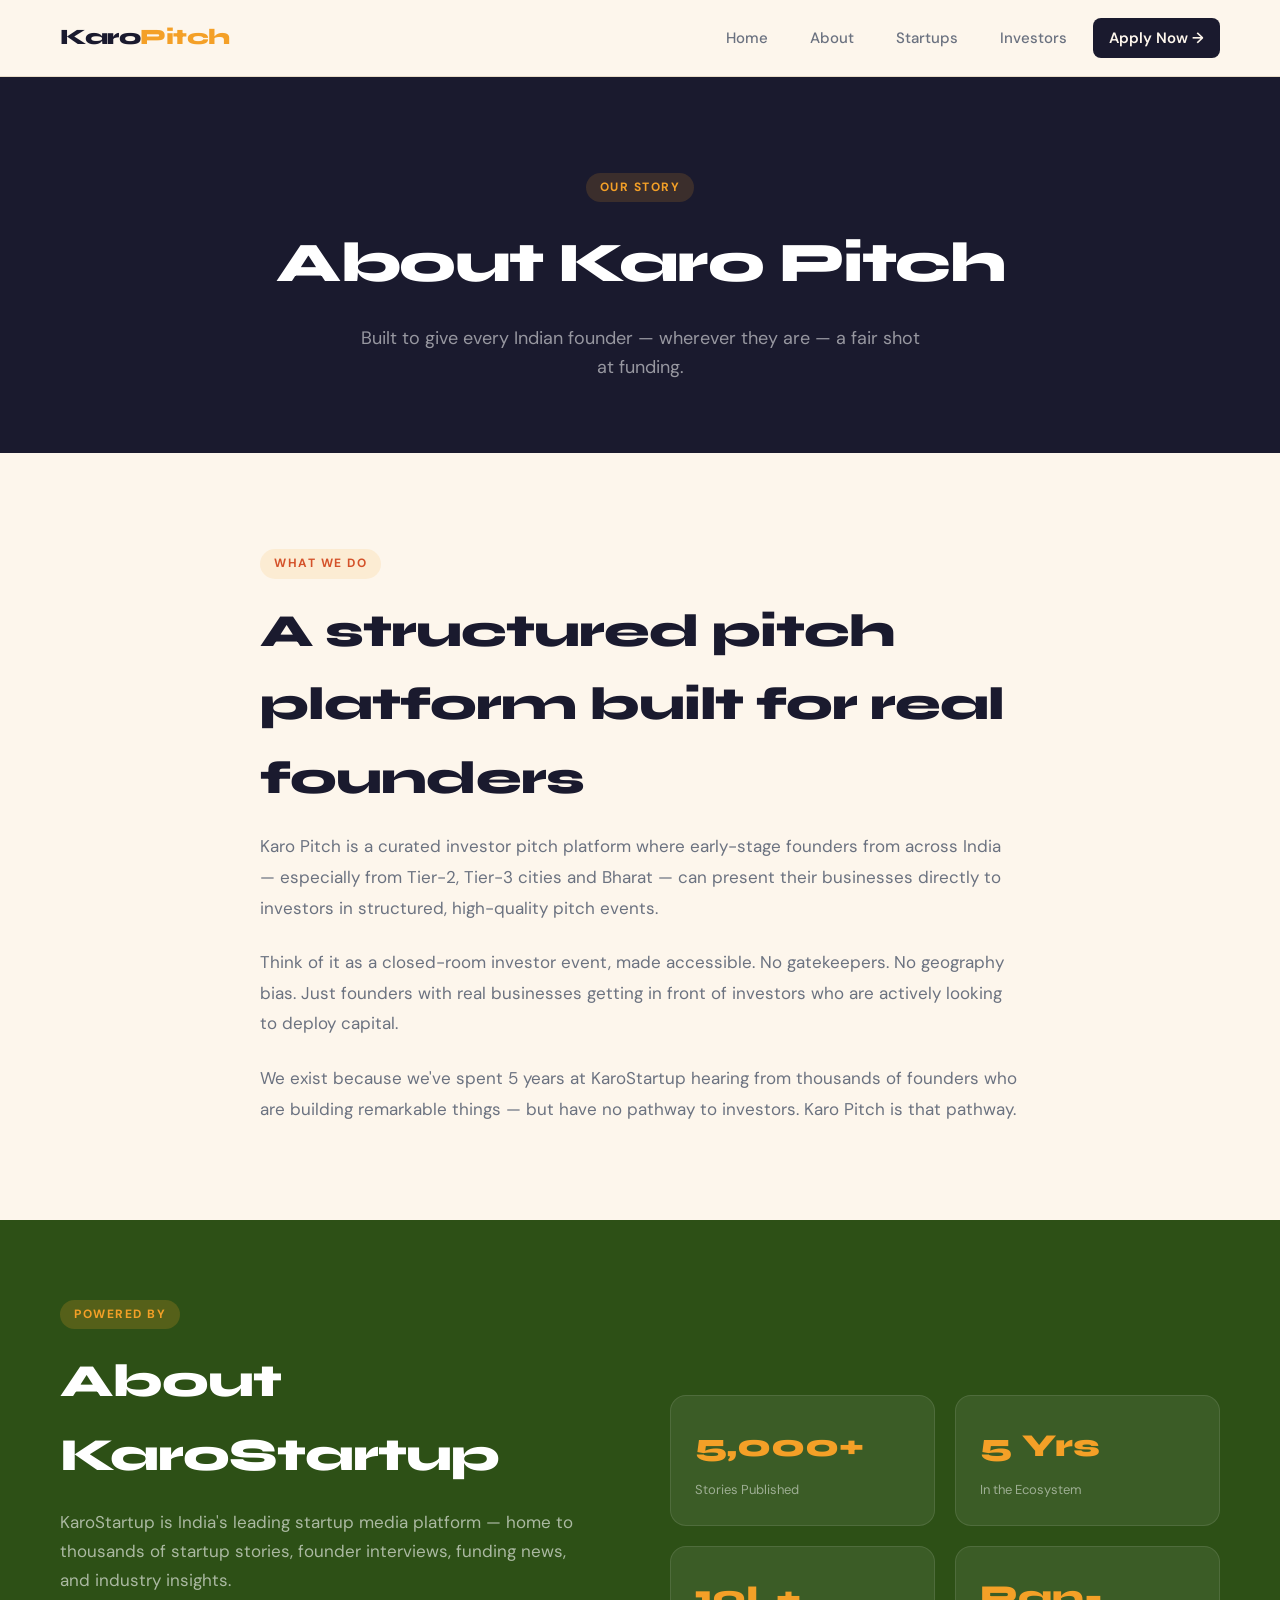
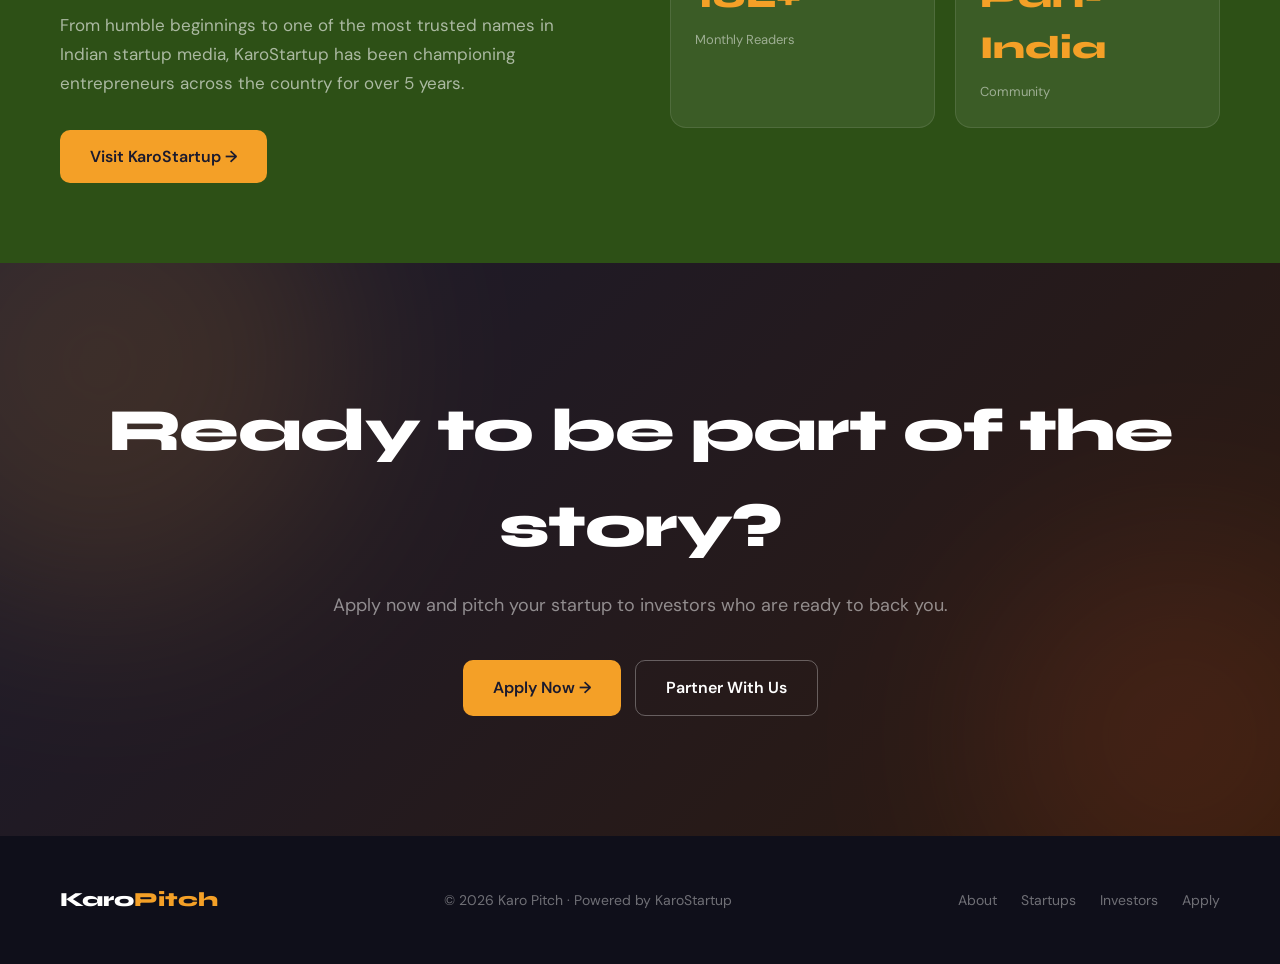
==== about.html @ e6db5903 "basic website demo" ====
<!DOCTYPE html>
<html lang="en">
<head>
<meta charset="UTF-8">
<meta name="viewport" content="width=device-width, initial-scale=1.0">
<title>About – Karo Pitch</title>
<link rel="stylesheet" href="style.css">
</head>
<body>

<header>
  <a href="index.html" class="logo">Karo<span>Pitch</span></a>
  <nav>
    <a href="index.html">Home</a>
    <a href="about.html">About</a>
    <a href="startups.html">Startups</a>
    <a href="investors.html">Investors</a>
    <a href="apply.html" class="cta-nav">Apply Now →</a>
  </nav>
</header>

<div class="page-hero">
  <span class="section-label" style="background:rgba(244,160,39,0.15);color:var(--saffron);margin-bottom:16px;display:inline-block;">Our Story</span>
  <h1>About Karo Pitch</h1>
  <p>Built to give every Indian founder — wherever they are — a fair shot at funding.</p>
</div>

<section class="section">
  <div style="max-width:760px;margin:0 auto;">
    <span class="section-label">What We Do</span>
    <h2 class="section-title">A structured pitch platform built for real founders</h2>
    <p style="font-size:17px;color:var(--muted);line-height:1.8;margin-bottom:24px;">
      Karo Pitch is a curated investor pitch platform where early-stage founders from across India — especially from Tier-2, Tier-3 cities and Bharat — can present their businesses directly to investors in structured, high-quality pitch events.
    </p>
    <p style="font-size:17px;color:var(--muted);line-height:1.8;margin-bottom:24px;">
      Think of it as a closed-room investor event, made accessible. No gatekeepers. No geography bias. Just founders with real businesses getting in front of investors who are actively looking to deploy capital.
    </p>
    <p style="font-size:17px;color:var(--muted);line-height:1.8;">
      We exist because we've spent 5 years at KaroStartup hearing from thousands of founders who are building remarkable things — but have no pathway to investors. Karo Pitch is that pathway.
    </p>
  </div>
</section>

<div class="ks-strip">
  <div class="ks-inner">
    <div>
      <span class="section-label" style="background:rgba(244,160,39,0.2);color:var(--saffron);">Powered By</span>
      <h2 class="section-title">About KaroStartup</h2>
      <p class="section-sub">KaroStartup is India's leading startup media platform — home to thousands of startup stories, founder interviews, funding news, and industry insights.</p>
      <p class="section-sub" style="margin-top:16px;">From humble beginnings to one of the most trusted names in Indian startup media, KaroStartup has been championing entrepreneurs across the country for over 5 years.</p>
      <div style="margin-top:32px;">
        <a href="https://www.karostartup.com" target="_blank" rel="noopener" class="btn btn-primary">Visit KaroStartup →</a>
      </div>
    </div>
    <div class="ks-stats">
      <div class="ks-stat"><span class="ks-stat-num">5,000+</span><span class="ks-stat-label">Stories Published</span></div>
      <div class="ks-stat"><span class="ks-stat-num">5 Yrs</span><span class="ks-stat-label">In the Ecosystem</span></div>
      <div class="ks-stat"><span class="ks-stat-num">10L+</span><span class="ks-stat-label">Monthly Readers</span></div>
      <div class="ks-stat"><span class="ks-stat-num">Pan-India</span><span class="ks-stat-label">Community</span></div>
    </div>
  </div>
</div>

<section class="cta">
  <div class="cta-blob cta-blob1"></div>
  <div class="cta-blob cta-blob2"></div>
  <h2>Ready to be part of the story?</h2>
  <p>Apply now and pitch your startup to investors who are ready to back you.</p>
  <div class="cta-btns">
    <a href="apply.html" class="btn btn-primary">Apply Now →</a>
    <a href="investors.html" class="btn btn-secondary">Partner With Us</a>
  </div>
</section>

<footer>
  <a href="index.html" class="footer-logo">Karo<span>Pitch</span></a>
  <p>© 2026 Karo Pitch · Powered by KaroStartup</p>
  <div class="footer-links">
    <a href="about.html">About</a>
    <a href="startups.html">Startups</a>
    <a href="investors.html">Investors</a>
    <a href="apply.html">Apply</a>
  </div>
</footer>

</body>
</html>
---- style.css ----
@import url('https://fonts.googleapis.com/css2?family=Syne:wght@400;600;700;800&family=DM+Sans:ital,wght@0,300;0,400;0,500;1,300&display=swap');

*{margin:0;padding:0;box-sizing:border-box;}

:root{
  --ink:#1a1a2e;
  --cream:#fdf6ec;
  --saffron:#f4a027;
  --rust:#d4522a;
  --forest:#2d5016;
  --muted:#6b7280;
  --border:#e8dcc8;
  --card:#fff9f0;
}

body{
  background:var(--cream);
  color:var(--ink);
  font-family:'DM Sans',sans-serif;
  line-height:1.6;
  overflow-x:hidden;
}

/* ── HEADER ── */
header{
  background:rgba(253,246,236,0.92);
  backdrop-filter:blur(12px);
  padding:18px 60px;
  display:flex;
  justify-content:space-between;
  align-items:center;
  position:sticky;
  top:0;
  z-index:100;
  border-bottom:1px solid var(--border);
}

.logo{
  font-family:'Syne',sans-serif;
  font-size:22px;
  font-weight:800;
  color:var(--ink);
  text-decoration:none;
  letter-spacing:-0.5px;
}

.logo span{color:var(--saffron);}

nav{display:flex;align-items:center;gap:10px;}

nav a{
  text-decoration:none;
  color:var(--muted);
  font-size:15px;
  font-weight:500;
  padding:8px 16px;
  border-radius:8px;
  transition:all 0.2s;
}

nav a:hover{color:var(--ink);background:var(--border);}
nav a.cta-nav{background:var(--ink);color:var(--cream)!important;font-weight:600;}
nav a.cta-nav:hover{background:var(--rust);transform:translateY(-1px);}

/* ── HERO ── */
.hero{
  min-height:92vh;
  display:flex;
  flex-direction:column;
  align-items:center;
  justify-content:center;
  text-align:center;
  padding:80px 40px;
  position:relative;
  background:var(--ink);
  overflow:hidden;
}

.hero-bg-grid{
  position:absolute;inset:0;
  background-image:
    linear-gradient(rgba(244,160,39,0.07) 1px, transparent 1px),
    linear-gradient(90deg, rgba(244,160,39,0.07) 1px, transparent 1px);
  background-size:60px 60px;
}

.hero-blob{
  position:absolute;
  border-radius:50%;
  filter:blur(80px);
  opacity:0.18;
}
.blob1{width:500px;height:500px;background:var(--saffron);top:-100px;right:-100px;}
.blob2{width:400px;height:400px;background:var(--rust);bottom:-80px;left:-80px;}

.hero-badge{
  display:inline-flex;align-items:center;gap:8px;
  background:rgba(244,160,39,0.15);
  border:1px solid rgba(244,160,39,0.3);
  color:var(--saffron);
  padding:6px 16px;
  border-radius:100px;
  font-size:13px;
  font-weight:600;
  letter-spacing:0.5px;
  text-transform:uppercase;
  margin-bottom:28px;
  position:relative;z-index:1;
  animation:fadeDown 0.6s ease both;
}

.badge-dot{
  width:7px;height:7px;background:var(--saffron);
  border-radius:50%;animation:pulse 1.5s infinite;
}

@keyframes pulse{0%,100%{opacity:1;transform:scale(1);}50%{opacity:0.5;transform:scale(1.3);}}
@keyframes fadeDown{from{opacity:0;transform:translateY(-20px);}to{opacity:1;transform:translateY(0);}}
@keyframes fadeUp{from{opacity:0;transform:translateY(30px);}to{opacity:1;transform:translateY(0);}}

.hero h1{
  font-family:'Syne',sans-serif;
  font-size:clamp(40px,6vw,80px);
  font-weight:800;
  color:#ffffff;
  line-height:1.08;
  letter-spacing:-2px;
  max-width:800px;
  margin-bottom:24px;
  position:relative;z-index:1;
  animation:fadeUp 0.7s 0.2s ease both;
}

.hero h1 em{
  font-style:normal;
  background:linear-gradient(135deg,var(--saffron),var(--rust));
  -webkit-background-clip:text;
  -webkit-text-fill-color:transparent;
  background-clip:text;
}

.hero-sub{
  font-size:18px;
  color:rgba(255,255,255,0.65);
  max-width:560px;
  margin:0 auto 48px;
  line-height:1.7;
  position:relative;z-index:1;
  animation:fadeUp 0.7s 0.35s ease both;
}

.hero-btns{
  display:flex;gap:14px;flex-wrap:wrap;justify-content:center;
  position:relative;z-index:1;
  animation:fadeUp 0.7s 0.5s ease both;
}

.hero-stats{
  display:flex;gap:48px;margin-top:72px;
  position:relative;z-index:1;
  animation:fadeUp 0.7s 0.65s ease both;
  padding-top:40px;
  border-top:1px solid rgba(255,255,255,0.1);
}

.stat{text-align:center;}
.stat-num{
  font-family:'Syne',sans-serif;
  font-size:32px;font-weight:800;
  color:#fff;display:block;
}
.stat-label{font-size:13px;color:rgba(255,255,255,0.45);text-transform:uppercase;letter-spacing:0.5px;}

/* ── BUTTONS ── */
.btn{
  padding:14px 30px;
  border-radius:10px;
  font-size:16px;font-weight:600;
  cursor:pointer;border:none;
  text-decoration:none;
  display:inline-flex;align-items:center;gap:8px;
  transition:all 0.25s ease;
  font-family:'DM Sans',sans-serif;
}

.btn-primary{background:var(--saffron);color:var(--ink);}
.btn-primary:hover{background:#e8920e;transform:translateY(-2px);box-shadow:0 8px 24px rgba(244,160,39,0.4);}

.btn-secondary{background:transparent;color:#fff;border:1.5px solid rgba(255,255,255,0.3);}
.btn-secondary:hover{border-color:#fff;background:rgba(255,255,255,0.06);transform:translateY(-2px);}

.btn-dark{background:var(--ink);color:var(--cream);}
.btn-dark:hover{background:var(--rust);transform:translateY(-2px);}

.btn-outline{background:transparent;color:var(--ink);border:1.5px solid var(--ink);}
.btn-outline:hover{background:var(--ink);color:var(--cream);}

/* ── SECTION ── */
.section{padding:96px 60px;max-width:1200px;margin:0 auto;}
.section-label{
  display:inline-block;
  background:rgba(244,160,39,0.12);
  color:var(--rust);
  font-size:12px;font-weight:700;
  letter-spacing:1.5px;text-transform:uppercase;
  padding:5px 14px;border-radius:100px;
  margin-bottom:16px;
}
.section-title{
  font-family:'Syne',sans-serif;
  font-size:clamp(28px,4vw,46px);
  font-weight:800;color:var(--ink);
  letter-spacing:-1px;margin-bottom:16px;
}
.section-sub{
  font-size:17px;color:var(--muted);
  max-width:520px;line-height:1.7;
}

.text-center{text-align:center;}
.text-center .section-sub{margin:0 auto 60px;}

/* ── ABOUT STRIP ── */
.about-strip{
  display:grid;grid-template-columns:1fr 1fr;gap:80px;
  align-items:center;padding:96px 60px;
  max-width:1200px;margin:0 auto;
}

.about-visual{
  background:linear-gradient(135deg,var(--forest),#1a3009);
  border-radius:24px;
  padding:48px;color:#fff;
  position:relative;overflow:hidden;
}

.about-visual::before{
  content:'';position:absolute;
  width:200px;height:200px;
  background:rgba(244,160,39,0.15);
  border-radius:50%;top:-60px;right:-60px;
}

.about-visual h3{font-family:'Syne',sans-serif;font-size:24px;font-weight:700;margin-bottom:12px;}
.about-visual p{opacity:0.75;line-height:1.7;}

.about-pillars{display:flex;flex-direction:column;gap:20px;margin-top:32px;}

.pillar{
  background:rgba(255,255,255,0.08);
  border-radius:12px;padding:16px 20px;
  display:flex;gap:14px;align-items:flex-start;
}
.pillar-icon{font-size:20px;flex-shrink:0;}
.pillar h4{font-size:15px;font-weight:600;margin-bottom:4px;}
.pillar p{font-size:13px;opacity:0.65;}

/* ── HOW IT WORKS ── */
.steps-wrap{background:var(--ink);padding:96px 60px;}
.steps-inner{max-width:1200px;margin:0 auto;}
.steps-inner .section-title{color:#fff;}
.steps-inner .section-sub{color:rgba(255,255,255,0.5);}

.steps{
  display:grid;grid-template-columns:repeat(4,1fr);
  gap:0;margin-top:60px;position:relative;
}

.steps::before{
  content:'';position:absolute;
  top:36px;left:calc(12.5% + 36px);
  right:calc(12.5% + 36px);
  height:2px;
  background:linear-gradient(90deg,var(--saffron),var(--rust));
}

.step{text-align:center;padding:0 20px;position:relative;}

.step-num{
  width:72px;height:72px;
  border-radius:50%;
  background:linear-gradient(135deg,var(--saffron),var(--rust));
  color:#fff;font-family:'Syne',sans-serif;
  font-size:24px;font-weight:800;
  display:flex;align-items:center;justify-content:center;
  margin:0 auto 24px;
  position:relative;z-index:1;
  box-shadow:0 0 0 8px rgba(244,160,39,0.1);
}

.step h3{font-family:'Syne',sans-serif;font-size:18px;font-weight:700;color:#fff;margin-bottom:10px;}
.step p{font-size:14px;color:rgba(255,255,255,0.5);line-height:1.6;}

/* ── CATEGORIES ── */
.categories-grid{
  display:grid;
  grid-template-columns:repeat(3,1fr);
  gap:16px;margin-top:60px;
}

.category-card{
  background:var(--card);
  border:1.5px solid var(--border);
  border-radius:16px;padding:28px;
  transition:all 0.25s;
  display:flex;gap:16px;align-items:flex-start;
  cursor:default;
}

.category-card:hover{
  border-color:var(--saffron);
  transform:translateY(-4px);
  box-shadow:0 12px 32px rgba(244,160,39,0.12);
}

.cat-icon{
  font-size:28px;flex-shrink:0;
  width:52px;height:52px;background:rgba(244,160,39,0.1);
  border-radius:12px;display:flex;align-items:center;justify-content:center;
}

.category-card h4{font-family:'Syne',sans-serif;font-size:17px;font-weight:700;color:var(--ink);margin-bottom:6px;}
.category-card p{font-size:14px;color:var(--muted);line-height:1.5;}

/* ── INVESTORS ── */
.investors-wrap{
  background:linear-gradient(135deg,#fdf0e0,#fdf6ec);
  border-top:1px solid var(--border);
  border-bottom:1px solid var(--border);
  padding:96px 60px;
}

.investors-inner{max-width:1200px;margin:0 auto;}

.investor-cards{
  display:grid;grid-template-columns:repeat(3,1fr);
  gap:24px;margin-top:60px;
}

.inv-card{
  background:#fff;
  border:1.5px solid var(--border);
  border-radius:20px;padding:36px 28px;
  text-align:center;
  transition:all 0.25s;
}

.inv-card:hover{border-color:var(--rust);transform:translateY(-4px);box-shadow:0 16px 40px rgba(212,82,42,0.1);}

.inv-icon{
  font-size:32px;margin-bottom:16px;
  display:block;
}
.inv-card h3{font-family:'Syne',sans-serif;font-size:20px;font-weight:700;margin-bottom:10px;color:var(--ink);}
.inv-card p{font-size:15px;color:var(--muted);line-height:1.6;}

/* ── STARTUP GRID ── */
.startup-grid{
  display:grid;
  grid-template-columns:repeat(3,1fr);
  gap:24px;margin-top:60px;
}

.startup-card{
  background:#fff;
  border:1.5px solid var(--border);
  border-radius:20px;padding:28px;
  transition:all 0.25s;
  position:relative;overflow:hidden;
}

.startup-card::before{
  content:'';position:absolute;
  top:0;left:0;right:0;height:4px;
  background:linear-gradient(90deg,var(--saffron),var(--rust));
  transform:scaleX(0);transform-origin:left;
  transition:transform 0.3s;
}

.startup-card:hover::before{transform:scaleX(1);}
.startup-card:hover{transform:translateY(-4px);box-shadow:0 16px 40px rgba(0,0,0,0.08);}

.startup-tag{
  display:inline-block;
  background:rgba(244,160,39,0.1);
  color:var(--rust);
  font-size:11px;font-weight:700;
  letter-spacing:1px;text-transform:uppercase;
  padding:4px 10px;border-radius:6px;
  margin-bottom:14px;
}

.startup-card h4{font-family:'Syne',sans-serif;font-size:18px;font-weight:700;color:var(--ink);margin-bottom:10px;}
.startup-card p{font-size:14px;color:var(--muted);line-height:1.6;}

.startup-footer{
  margin-top:18px;padding-top:18px;
  border-top:1px solid var(--border);
  display:flex;justify-content:space-between;align-items:center;
}

.startup-stage{font-size:12px;color:var(--muted);}
.startup-raise{font-size:13px;font-weight:700;color:var(--forest);}

/* ── KAROSTARTUP SECTION ── */
.ks-strip{
  background:var(--forest);
  padding:80px 60px;
}

.ks-inner{
  max-width:1200px;margin:0 auto;
  display:grid;grid-template-columns:1fr 1fr;gap:60px;align-items:center;
}

.ks-inner .section-title{color:#fff;}
.ks-inner .section-sub{color:rgba(255,255,255,0.6);}

.ks-stats{
  display:grid;grid-template-columns:1fr 1fr;gap:20px;margin-top:40px;
}

.ks-stat{
  background:rgba(255,255,255,0.07);
  border-radius:16px;padding:24px;
  border:1px solid rgba(255,255,255,0.1);
}

.ks-stat-num{
  font-family:'Syne',sans-serif;
  font-size:32px;font-weight:800;
  color:var(--saffron);display:block;margin-bottom:4px;
}
.ks-stat-label{font-size:13px;color:rgba(255,255,255,0.5);}

/* ── CTA ── */
.cta{
  background:linear-gradient(135deg,var(--ink) 0%,#2d1a0e 100%);
  padding:120px 60px;text-align:center;
  position:relative;overflow:hidden;
}

.cta-blob{
  position:absolute;border-radius:50%;filter:blur(100px);opacity:0.15;
}
.cta-blob1{width:500px;height:500px;background:var(--saffron);top:-150px;left:-150px;}
.cta-blob2{width:400px;height:400px;background:var(--rust);bottom:-100px;right:-100px;}

.cta h2{
  font-family:'Syne',sans-serif;
  font-size:clamp(32px,5vw,60px);
  font-weight:800;color:#fff;
  letter-spacing:-1.5px;margin-bottom:16px;
  position:relative;z-index:1;
}

.cta p{font-size:18px;color:rgba(255,255,255,0.5);margin-bottom:40px;position:relative;z-index:1;}
.cta-btns{display:flex;gap:14px;justify-content:center;position:relative;z-index:1;}

/* ── FOOTER ── */
footer{
  background:#0f0f1a;
  color:rgba(255,255,255,0.4);
  padding:48px 60px;
  display:flex;justify-content:space-between;align-items:center;
  flex-wrap:wrap;gap:20px;
}

.footer-logo{
  font-family:'Syne',sans-serif;font-size:20px;font-weight:800;
  color:#fff;text-decoration:none;
}
.footer-logo span{color:var(--saffron);}

footer p{font-size:14px;}

.footer-links{display:flex;gap:24px;}
.footer-links a{color:rgba(255,255,255,0.4);text-decoration:none;font-size:14px;transition:color 0.2s;}
.footer-links a:hover{color:#fff;}

/* ── PAGE-SPECIFIC ── */
.page-hero{
  background:var(--ink);
  padding:96px 60px 72px;
  text-align:center;
}
.page-hero h1{
  font-family:'Syne',sans-serif;
  font-size:clamp(32px,5vw,56px);
  font-weight:800;color:#fff;
  letter-spacing:-1.5px;margin-bottom:16px;
}
.page-hero p{font-size:18px;color:rgba(255,255,255,0.55);max-width:560px;margin:0 auto;}

/* Apply form */
.form-wrap{
  max-width:640px;margin:0 auto;
  background:#fff;border-radius:24px;
  padding:48px;border:1.5px solid var(--border);
  box-shadow:0 20px 60px rgba(0,0,0,0.06);
}

.form-group{margin-bottom:24px;}
.form-group label{display:block;font-size:14px;font-weight:600;color:var(--ink);margin-bottom:8px;}

.form-group input,
.form-group select,
.form-group textarea{
  width:100%;
  padding:14px 16px;
  border:1.5px solid var(--border);
  border-radius:10px;
  font-family:'DM Sans',sans-serif;
  font-size:15px;
  color:var(--ink);
  background:#fafafa;
  transition:border-color 0.2s,box-shadow 0.2s;
  outline:none;
}

.form-group input:focus,
.form-group select:focus,
.form-group textarea:focus{
  border-color:var(--saffron);
  box-shadow:0 0 0 4px rgba(244,160,39,0.1);
  background:#fff;
}

.form-group textarea{height:120px;resize:vertical;}

.form-row{display:grid;grid-template-columns:1fr 1fr;gap:16px;}

/* Investors page */
.inv-types{display:grid;grid-template-columns:repeat(3,1fr);gap:24px;margin-top:60px;}

/* Startups page */
.filter-bar{
  display:flex;gap:10px;flex-wrap:wrap;justify-content:center;
  margin-bottom:40px;
}

.filter-btn{
  padding:8px 20px;border-radius:100px;
  border:1.5px solid var(--border);
  background:#fff;color:var(--muted);
  font-size:14px;font-weight:500;
  cursor:pointer;transition:all 0.2s;
  font-family:'DM Sans',sans-serif;
}

.filter-btn:hover,.filter-btn.active{
  border-color:var(--saffron);
  background:rgba(244,160,39,0.08);
  color:var(--ink);
}

/* ── RESPONSIVE ── */
@media(max-width:900px){
  header{padding:16px 24px;}
  .hero{padding:60px 24px;}
  .hero-stats{gap:24px;}
  .section,.steps-wrap,.investors-wrap,.ks-strip,.cta{padding:64px 24px;}
  .about-strip{grid-template-columns:1fr;gap:40px;padding:64px 24px;}
  .steps{grid-template-columns:1fr 1fr;gap:40px;}
  .steps::before{display:none;}
  .categories-grid,.investor-cards,.startup-grid,.inv-types,.ks-stats{grid-template-columns:1fr 1fr;}
  .ks-inner{grid-template-columns:1fr;}
  footer{flex-direction:column;align-items:flex-start;padding:40px 24px;}
  .page-hero{padding:64px 24px 48px;}
  .form-row{grid-template-columns:1fr;}
}

@media(max-width:600px){
  nav a:not(.cta-nav){display:none;}
  .hero h1{font-size:36px;letter-spacing:-1px;}
  .hero-stats{flex-wrap:wrap;gap:20px;}
  .categories-grid,.investor-cards,.startup-grid,.inv-types,.ks-stats{grid-template-columns:1fr;}
  .form-wrap{padding:28px 20px;}
  .steps{grid-template-columns:1fr;}
}
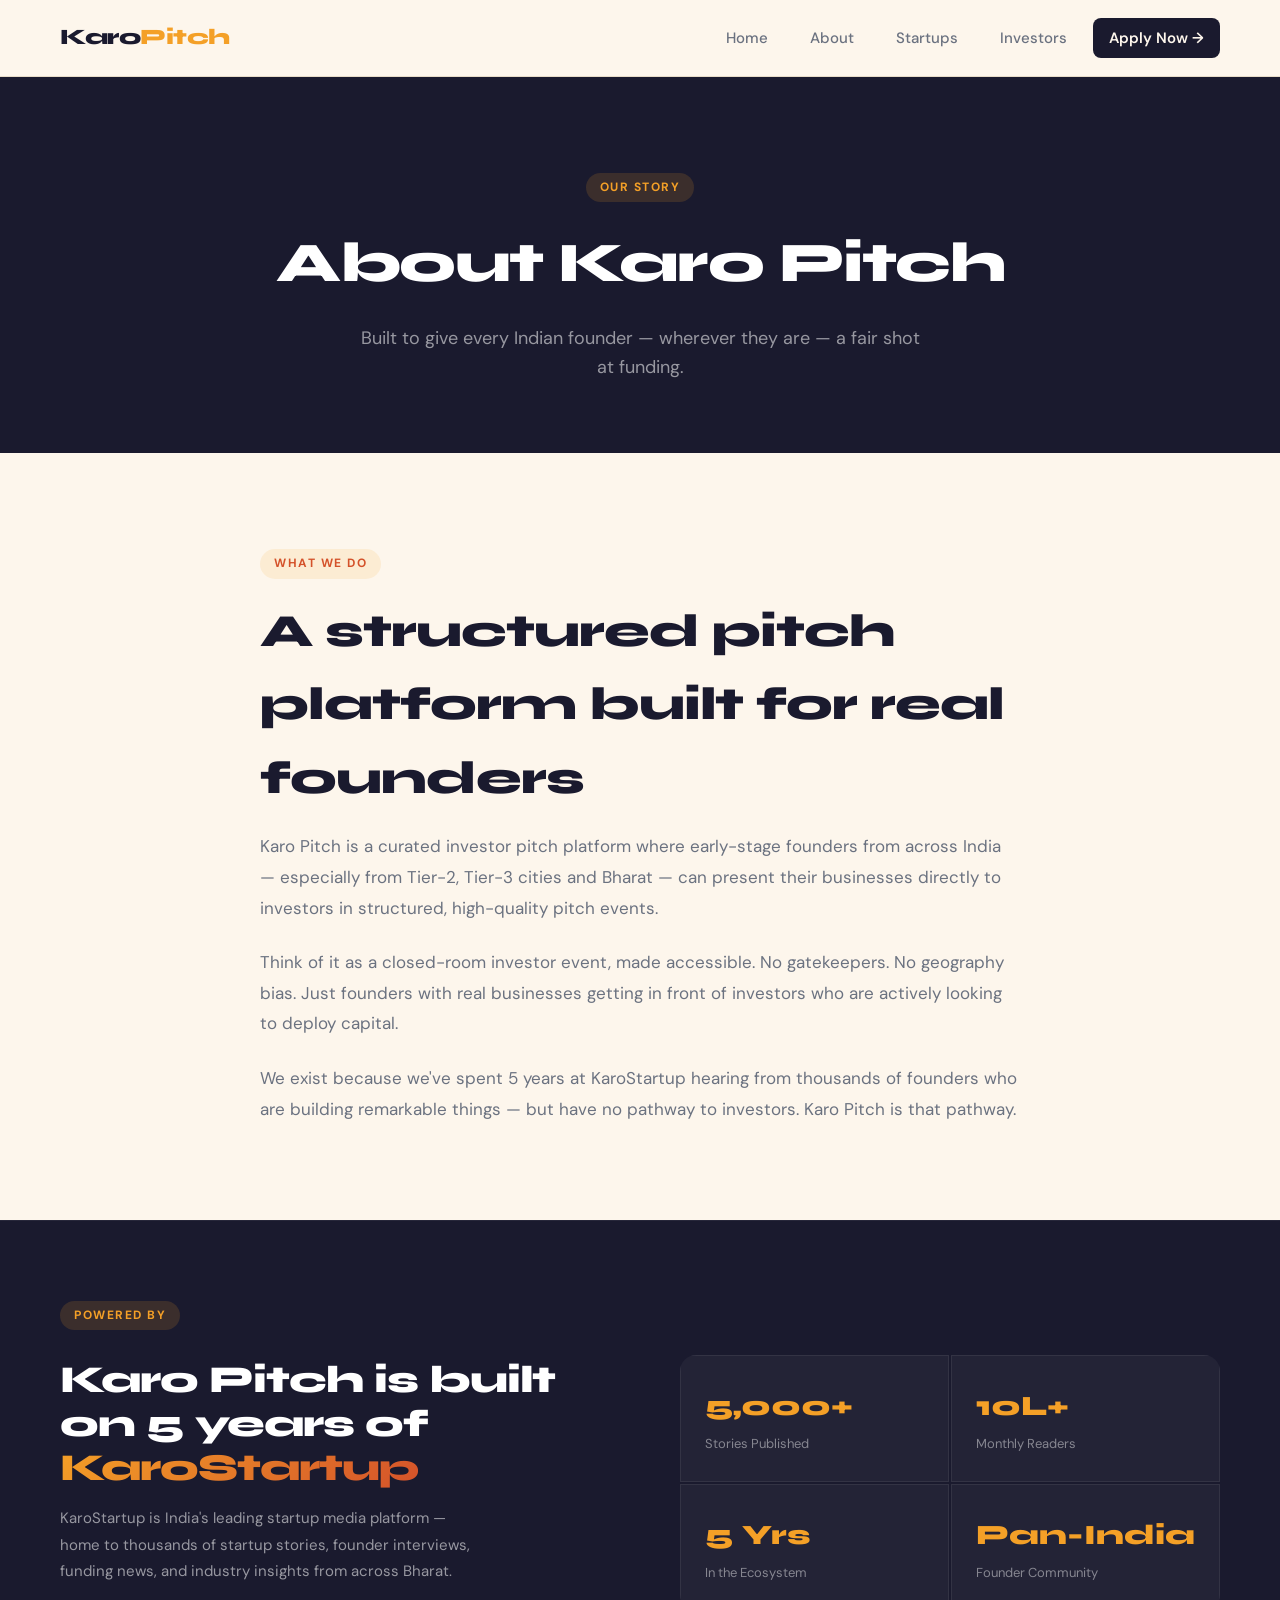
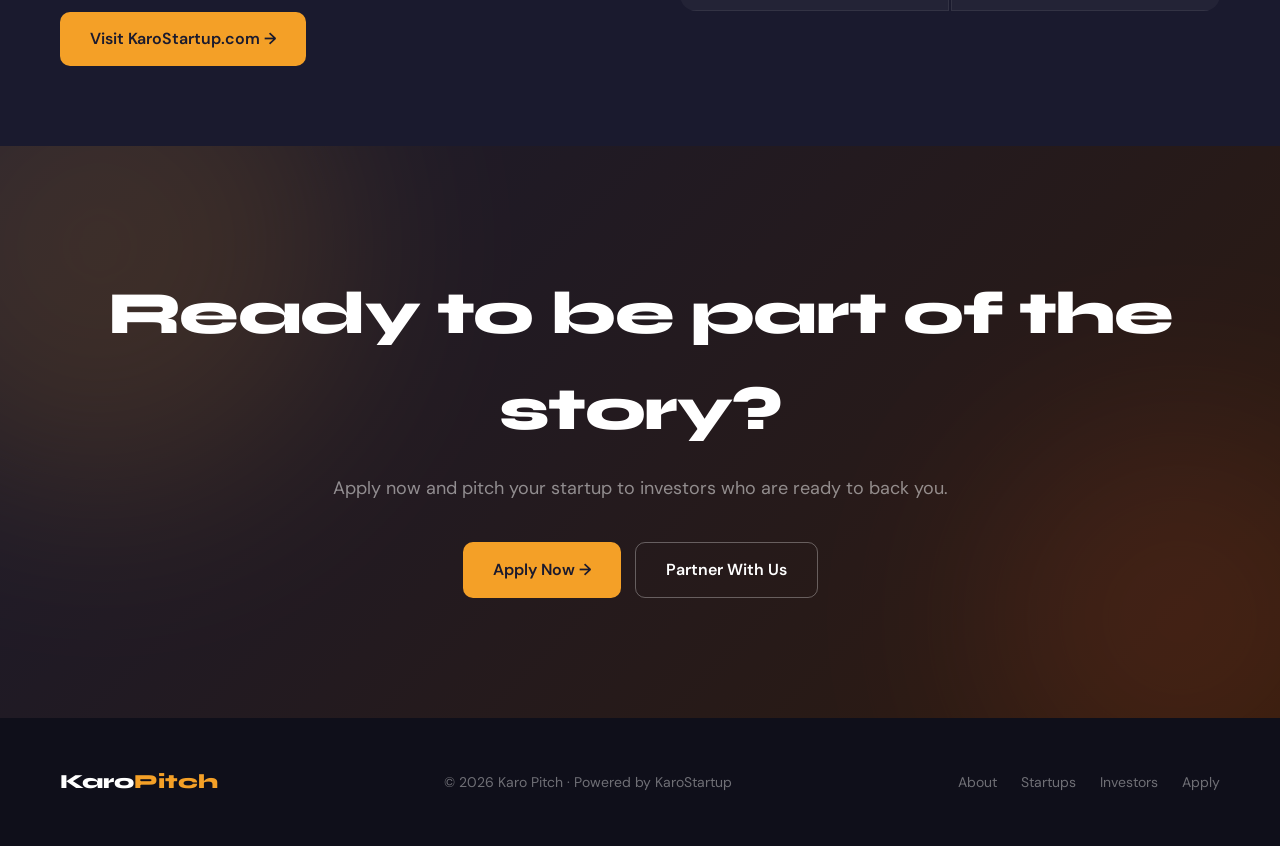
==== commit 486e6283: "change" ====
--- a/about.html
+++ b/about.html
@@ -41,22 +41,19 @@
   </div>
 </section>
 
-<div class="ks-strip">
-  <div class="ks-inner">
-    <div>
-      <span class="section-label" style="background:rgba(244,160,39,0.2);color:var(--saffron);">Powered By</span>
-      <h2 class="section-title">About KaroStartup</h2>
-      <p class="section-sub">KaroStartup is India's leading startup media platform — home to thousands of startup stories, founder interviews, funding news, and industry insights.</p>
-      <p class="section-sub" style="margin-top:16px;">From humble beginnings to one of the most trusted names in Indian startup media, KaroStartup has been championing entrepreneurs across the country for over 5 years.</p>
-      <div style="margin-top:32px;">
-        <a href="https://www.karostartup.com" target="_blank" rel="noopener" class="btn btn-primary">Visit KaroStartup →</a>
-      </div>
+<div class="ks-banner">
+  <div class="ks-banner-inner">
+    <div class="ks-banner-left">
+      <span class="section-label" style="background:rgba(244,160,39,0.15);color:var(--saffron);">Powered By</span>
+      <h3>Karo Pitch is built on 5 years of <em>KaroStartup</em></h3>
+      <p>KaroStartup is India's leading startup media platform — home to thousands of startup stories, founder interviews, funding news, and industry insights from across Bharat.</p>
+      <a href="https://www.karostartup.com" target="_blank" rel="noopener" class="btn btn-primary" style="margin-top:28px;">Visit KaroStartup.com →</a>
     </div>
-    <div class="ks-stats">
-      <div class="ks-stat"><span class="ks-stat-num">5,000+</span><span class="ks-stat-label">Stories Published</span></div>
-      <div class="ks-stat"><span class="ks-stat-num">5 Yrs</span><span class="ks-stat-label">In the Ecosystem</span></div>
-      <div class="ks-stat"><span class="ks-stat-num">10L+</span><span class="ks-stat-label">Monthly Readers</span></div>
-      <div class="ks-stat"><span class="ks-stat-num">Pan-India</span><span class="ks-stat-label">Community</span></div>
+    <div class="ks-banner-stats">
+      <div class="ks-bstat"><span>5,000+</span><p>Stories Published</p></div>
+      <div class="ks-bstat"><span>10L+</span><p>Monthly Readers</p></div>
+      <div class="ks-bstat"><span>5 Yrs</span><p>In the Ecosystem</p></div>
+      <div class="ks-bstat"><span>Pan-India</span><p>Founder Community</p></div>
     </div>
   </div>
 </div>
--- a/style.css
+++ b/style.css
@@ -21,560 +21,226 @@
   overflow-x:hidden;
 }
 
-/* ── HEADER ── */
+/* HEADER */
 header{
   background:rgba(253,246,236,0.92);
   backdrop-filter:blur(12px);
   padding:18px 60px;
-  display:flex;
-  justify-content:space-between;
-  align-items:center;
-  position:sticky;
-  top:0;
-  z-index:100;
+  display:flex;justify-content:space-between;align-items:center;
+  position:sticky;top:0;z-index:100;
   border-bottom:1px solid var(--border);
 }
-
-.logo{
-  font-family:'Syne',sans-serif;
-  font-size:22px;
-  font-weight:800;
-  color:var(--ink);
-  text-decoration:none;
-  letter-spacing:-0.5px;
-}
-
+.logo{font-family:'Syne',sans-serif;font-size:22px;font-weight:800;color:var(--ink);text-decoration:none;letter-spacing:-0.5px;}
 .logo span{color:var(--saffron);}
-
 nav{display:flex;align-items:center;gap:10px;}
-
-nav a{
-  text-decoration:none;
-  color:var(--muted);
-  font-size:15px;
-  font-weight:500;
-  padding:8px 16px;
-  border-radius:8px;
-  transition:all 0.2s;
-}
-
+nav a{text-decoration:none;color:var(--muted);font-size:15px;font-weight:500;padding:8px 16px;border-radius:8px;transition:all 0.2s;}
 nav a:hover{color:var(--ink);background:var(--border);}
 nav a.cta-nav{background:var(--ink);color:var(--cream)!important;font-weight:600;}
 nav a.cta-nav:hover{background:var(--rust);transform:translateY(-1px);}
 
-/* ── HERO ── */
+/* HERO */
 .hero{
-  min-height:92vh;
-  display:flex;
-  flex-direction:column;
-  align-items:center;
-  justify-content:center;
-  text-align:center;
-  padding:80px 40px;
-  position:relative;
-  background:var(--ink);
-  overflow:hidden;
-}
-
+  min-height:92vh;display:flex;flex-direction:column;
+  align-items:center;justify-content:center;
+  text-align:center;padding:80px 40px;
+  position:relative;background:var(--ink);overflow:hidden;
+}
 .hero-bg-grid{
   position:absolute;inset:0;
-  background-image:
-    linear-gradient(rgba(244,160,39,0.07) 1px, transparent 1px),
-    linear-gradient(90deg, rgba(244,160,39,0.07) 1px, transparent 1px);
+  background-image:linear-gradient(rgba(244,160,39,0.07) 1px,transparent 1px),linear-gradient(90deg,rgba(244,160,39,0.07) 1px,transparent 1px);
   background-size:60px 60px;
 }
-
-.hero-blob{
-  position:absolute;
-  border-radius:50%;
-  filter:blur(80px);
-  opacity:0.18;
-}
+.hero-blob{position:absolute;border-radius:50%;filter:blur(80px);opacity:0.18;}
 .blob1{width:500px;height:500px;background:var(--saffron);top:-100px;right:-100px;}
 .blob2{width:400px;height:400px;background:var(--rust);bottom:-80px;left:-80px;}
 
 .hero-badge{
   display:inline-flex;align-items:center;gap:8px;
-  background:rgba(244,160,39,0.15);
-  border:1px solid rgba(244,160,39,0.3);
-  color:var(--saffron);
-  padding:6px 16px;
-  border-radius:100px;
-  font-size:13px;
-  font-weight:600;
-  letter-spacing:0.5px;
-  text-transform:uppercase;
-  margin-bottom:28px;
-  position:relative;z-index:1;
-  animation:fadeDown 0.6s ease both;
-}
-
-.badge-dot{
-  width:7px;height:7px;background:var(--saffron);
-  border-radius:50%;animation:pulse 1.5s infinite;
-}
-
+  background:rgba(244,160,39,0.15);border:1px solid rgba(244,160,39,0.3);
+  color:var(--saffron);padding:6px 16px;border-radius:100px;
+  font-size:13px;font-weight:600;letter-spacing:0.5px;text-transform:uppercase;
+  margin-bottom:28px;position:relative;z-index:1;
+}
+.badge-dot{width:7px;height:7px;background:var(--saffron);border-radius:50%;animation:pulse 1.5s infinite;}
 @keyframes pulse{0%,100%{opacity:1;transform:scale(1);}50%{opacity:0.5;transform:scale(1.3);}}
-@keyframes fadeDown{from{opacity:0;transform:translateY(-20px);}to{opacity:1;transform:translateY(0);}}
-@keyframes fadeUp{from{opacity:0;transform:translateY(30px);}to{opacity:1;transform:translateY(0);}}
 
 .hero h1{
-  font-family:'Syne',sans-serif;
-  font-size:clamp(40px,6vw,80px);
-  font-weight:800;
-  color:#ffffff;
-  line-height:1.08;
-  letter-spacing:-2px;
-  max-width:800px;
-  margin-bottom:24px;
-  position:relative;z-index:1;
-  animation:fadeUp 0.7s 0.2s ease both;
-}
-
+  font-family:'Syne',sans-serif;font-size:clamp(40px,6vw,80px);font-weight:800;
+  color:#fff;line-height:1.08;letter-spacing:-2px;max-width:800px;
+  margin-bottom:24px;position:relative;z-index:1;
+}
 .hero h1 em{
   font-style:normal;
   background:linear-gradient(135deg,var(--saffron),var(--rust));
-  -webkit-background-clip:text;
-  -webkit-text-fill-color:transparent;
-  background-clip:text;
-}
-
-.hero-sub{
-  font-size:18px;
-  color:rgba(255,255,255,0.65);
-  max-width:560px;
-  margin:0 auto 48px;
-  line-height:1.7;
-  position:relative;z-index:1;
-  animation:fadeUp 0.7s 0.35s ease both;
-}
-
-.hero-btns{
-  display:flex;gap:14px;flex-wrap:wrap;justify-content:center;
-  position:relative;z-index:1;
-  animation:fadeUp 0.7s 0.5s ease both;
-}
-
+  -webkit-background-clip:text;-webkit-text-fill-color:transparent;background-clip:text;
+}
+.hero-sub{font-size:18px;color:rgba(255,255,255,0.65);max-width:560px;margin:0 auto 48px;line-height:1.7;position:relative;z-index:1;}
+.hero-btns{display:flex;gap:14px;flex-wrap:wrap;justify-content:center;position:relative;z-index:1;}
+.hero-trust{font-size:14px;color:rgba(255,255,255,0.45);margin-top:20px;position:relative;z-index:1;}
+.hero-trust strong{color:rgba(255,255,255,0.7);}
 .hero-stats{
-  display:flex;gap:48px;margin-top:72px;
-  position:relative;z-index:1;
-  animation:fadeUp 0.7s 0.65s ease both;
-  padding-top:40px;
-  border-top:1px solid rgba(255,255,255,0.1);
-}
-
+  display:flex;gap:48px;margin-top:72px;position:relative;z-index:1;
+  padding-top:40px;border-top:1px solid rgba(255,255,255,0.1);
+}
 .stat{text-align:center;}
-.stat-num{
-  font-family:'Syne',sans-serif;
-  font-size:32px;font-weight:800;
-  color:#fff;display:block;
-}
+.stat-num{font-family:'Syne',sans-serif;font-size:32px;font-weight:800;color:#fff;display:block;}
 .stat-label{font-size:13px;color:rgba(255,255,255,0.45);text-transform:uppercase;letter-spacing:0.5px;}
 
-/* ── BUTTONS ── */
-.btn{
-  padding:14px 30px;
-  border-radius:10px;
-  font-size:16px;font-weight:600;
-  cursor:pointer;border:none;
-  text-decoration:none;
-  display:inline-flex;align-items:center;gap:8px;
-  transition:all 0.25s ease;
-  font-family:'DM Sans',sans-serif;
-}
-
+/* BUTTONS */
+.btn{padding:14px 30px;border-radius:10px;font-size:16px;font-weight:600;cursor:pointer;border:none;text-decoration:none;display:inline-flex;align-items:center;gap:8px;transition:all 0.25s ease;font-family:'DM Sans',sans-serif;}
 .btn-primary{background:var(--saffron);color:var(--ink);}
 .btn-primary:hover{background:#e8920e;transform:translateY(-2px);box-shadow:0 8px 24px rgba(244,160,39,0.4);}
-
 .btn-secondary{background:transparent;color:#fff;border:1.5px solid rgba(255,255,255,0.3);}
 .btn-secondary:hover{border-color:#fff;background:rgba(255,255,255,0.06);transform:translateY(-2px);}
-
 .btn-dark{background:var(--ink);color:var(--cream);}
 .btn-dark:hover{background:var(--rust);transform:translateY(-2px);}
-
 .btn-outline{background:transparent;color:var(--ink);border:1.5px solid var(--ink);}
 .btn-outline:hover{background:var(--ink);color:var(--cream);}
 
-/* ── SECTION ── */
+/* SECTION */
 .section{padding:96px 60px;max-width:1200px;margin:0 auto;}
-.section-label{
-  display:inline-block;
-  background:rgba(244,160,39,0.12);
-  color:var(--rust);
-  font-size:12px;font-weight:700;
-  letter-spacing:1.5px;text-transform:uppercase;
-  padding:5px 14px;border-radius:100px;
-  margin-bottom:16px;
-}
-.section-title{
-  font-family:'Syne',sans-serif;
-  font-size:clamp(28px,4vw,46px);
-  font-weight:800;color:var(--ink);
-  letter-spacing:-1px;margin-bottom:16px;
-}
-.section-sub{
-  font-size:17px;color:var(--muted);
-  max-width:520px;line-height:1.7;
-}
-
+.section-label{display:inline-block;background:rgba(244,160,39,0.12);color:var(--rust);font-size:12px;font-weight:700;letter-spacing:1.5px;text-transform:uppercase;padding:5px 14px;border-radius:100px;margin-bottom:16px;}
+.section-title{font-family:'Syne',sans-serif;font-size:clamp(28px,4vw,46px);font-weight:800;color:var(--ink);letter-spacing:-1px;margin-bottom:16px;}
+.section-sub{font-size:17px;color:var(--muted);max-width:520px;line-height:1.7;}
 .text-center{text-align:center;}
 .text-center .section-sub{margin:0 auto 60px;}
 
-/* ── ABOUT STRIP ── */
-.about-strip{
-  display:grid;grid-template-columns:1fr 1fr;gap:80px;
-  align-items:center;padding:96px 60px;
-  max-width:1200px;margin:0 auto;
-}
-
-.about-visual{
-  background:linear-gradient(135deg,var(--forest),#1a3009);
-  border-radius:24px;
-  padding:48px;color:#fff;
-  position:relative;overflow:hidden;
-}
-
-.about-visual::before{
-  content:'';position:absolute;
-  width:200px;height:200px;
-  background:rgba(244,160,39,0.15);
-  border-radius:50%;top:-60px;right:-60px;
-}
-
-.about-visual h3{font-family:'Syne',sans-serif;font-size:24px;font-weight:700;margin-bottom:12px;}
-.about-visual p{opacity:0.75;line-height:1.7;}
-
-.about-pillars{display:flex;flex-direction:column;gap:20px;margin-top:32px;}
-
-.pillar{
-  background:rgba(255,255,255,0.08);
-  border-radius:12px;padding:16px 20px;
-  display:flex;gap:14px;align-items:flex-start;
-}
-.pillar-icon{font-size:20px;flex-shrink:0;}
-.pillar h4{font-size:15px;font-weight:600;margin-bottom:4px;}
-.pillar p{font-size:13px;opacity:0.65;}
-
-/* ── HOW IT WORKS ── */
+/* HOW IT WORKS */
 .steps-wrap{background:var(--ink);padding:96px 60px;}
 .steps-inner{max-width:1200px;margin:0 auto;}
 .steps-inner .section-title{color:#fff;}
 .steps-inner .section-sub{color:rgba(255,255,255,0.5);}
-
-.steps{
-  display:grid;grid-template-columns:repeat(4,1fr);
-  gap:0;margin-top:60px;position:relative;
-}
-
-.steps::before{
-  content:'';position:absolute;
-  top:36px;left:calc(12.5% + 36px);
-  right:calc(12.5% + 36px);
-  height:2px;
-  background:linear-gradient(90deg,var(--saffron),var(--rust));
-}
-
+.steps{display:grid;grid-template-columns:repeat(4,1fr);gap:0;margin-top:60px;position:relative;}
+.steps::before{content:'';position:absolute;top:36px;left:calc(12.5% + 36px);right:calc(12.5% + 36px);height:2px;background:linear-gradient(90deg,var(--saffron),var(--rust));}
 .step{text-align:center;padding:0 20px;position:relative;}
-
-.step-num{
-  width:72px;height:72px;
-  border-radius:50%;
-  background:linear-gradient(135deg,var(--saffron),var(--rust));
-  color:#fff;font-family:'Syne',sans-serif;
-  font-size:24px;font-weight:800;
-  display:flex;align-items:center;justify-content:center;
-  margin:0 auto 24px;
-  position:relative;z-index:1;
-  box-shadow:0 0 0 8px rgba(244,160,39,0.1);
-}
-
+.step-num{font-size:32px;width:72px;height:72px;border-radius:50%;background:rgba(244,160,39,0.12);border:1.5px solid rgba(244,160,39,0.25);display:flex;align-items:center;justify-content:center;margin:0 auto 24px;position:relative;z-index:1;}
 .step h3{font-family:'Syne',sans-serif;font-size:18px;font-weight:700;color:#fff;margin-bottom:10px;}
 .step p{font-size:14px;color:rgba(255,255,255,0.5);line-height:1.6;}
 
-/* ── CATEGORIES ── */
-.categories-grid{
-  display:grid;
-  grid-template-columns:repeat(3,1fr);
-  gap:16px;margin-top:60px;
-}
-
-.category-card{
-  background:var(--card);
-  border:1.5px solid var(--border);
-  border-radius:16px;padding:28px;
-  transition:all 0.25s;
-  display:flex;gap:16px;align-items:flex-start;
-  cursor:default;
-}
-
-.category-card:hover{
-  border-color:var(--saffron);
-  transform:translateY(-4px);
-  box-shadow:0 12px 32px rgba(244,160,39,0.12);
-}
-
-.cat-icon{
-  font-size:28px;flex-shrink:0;
-  width:52px;height:52px;background:rgba(244,160,39,0.1);
-  border-radius:12px;display:flex;align-items:center;justify-content:center;
-}
-
-.category-card h4{font-family:'Syne',sans-serif;font-size:17px;font-weight:700;color:var(--ink);margin-bottom:6px;}
-.category-card p{font-size:14px;color:var(--muted);line-height:1.5;}
-
-/* ── INVESTORS ── */
-.investors-wrap{
-  background:linear-gradient(135deg,#fdf0e0,#fdf6ec);
-  border-top:1px solid var(--border);
-  border-bottom:1px solid var(--border);
-  padding:96px 60px;
-}
-
+/* WHO CAN APPLY */
+.two-col-section{display:grid;grid-template-columns:1fr 1fr;gap:60px;align-items:center;}
+.categories-mini{display:flex;flex-wrap:wrap;gap:12px;}
+.cat-pill{background:var(--card);border:1.5px solid var(--border);border-radius:100px;padding:10px 18px;font-size:14px;font-weight:500;color:var(--ink);transition:all 0.2s;cursor:pointer;text-decoration:none;display:inline-block;}
+.cat-pill:hover{border-color:var(--saffron);background:rgba(244,160,39,0.08);transform:translateY(-2px);}
+
+/* INVESTORS */
+.investors-wrap{background:linear-gradient(135deg,#fdf0e0,#fdf6ec);border-top:1px solid var(--border);border-bottom:1px solid var(--border);padding:96px 60px;}
 .investors-inner{max-width:1200px;margin:0 auto;}
-
-.investor-cards{
-  display:grid;grid-template-columns:repeat(3,1fr);
-  gap:24px;margin-top:60px;
-}
-
-.inv-card{
-  background:#fff;
-  border:1.5px solid var(--border);
-  border-radius:20px;padding:36px 28px;
-  text-align:center;
-  transition:all 0.25s;
-}
-
+.investor-cards{display:grid;grid-template-columns:repeat(3,1fr);gap:24px;margin-top:60px;}
+.inv-card{background:#fff;border:1.5px solid var(--border);border-radius:20px;padding:36px 28px;text-align:center;transition:all 0.25s;}
 .inv-card:hover{border-color:var(--rust);transform:translateY(-4px);box-shadow:0 16px 40px rgba(212,82,42,0.1);}
-
-.inv-icon{
-  font-size:32px;margin-bottom:16px;
-  display:block;
-}
+.inv-icon{font-size:32px;margin-bottom:16px;display:block;}
 .inv-card h3{font-family:'Syne',sans-serif;font-size:20px;font-weight:700;margin-bottom:10px;color:var(--ink);}
 .inv-card p{font-size:15px;color:var(--muted);line-height:1.6;}
 
-/* ── STARTUP GRID ── */
-.startup-grid{
-  display:grid;
-  grid-template-columns:repeat(3,1fr);
-  gap:24px;margin-top:60px;
-}
-
-.startup-card{
-  background:#fff;
-  border:1.5px solid var(--border);
-  border-radius:20px;padding:28px;
-  transition:all 0.25s;
-  position:relative;overflow:hidden;
-}
-
-.startup-card::before{
-  content:'';position:absolute;
-  top:0;left:0;right:0;height:4px;
-  background:linear-gradient(90deg,var(--saffron),var(--rust));
-  transform:scaleX(0);transform-origin:left;
-  transition:transform 0.3s;
-}
-
+/* STARTUP GRID */
+.startup-grid{display:grid;grid-template-columns:repeat(3,1fr);gap:24px;}
+.startup-card{background:#fff;border:1.5px solid var(--border);border-radius:20px;padding:28px;transition:all 0.25s;position:relative;overflow:hidden;cursor:pointer;}
+.startup-card::before{content:'';position:absolute;top:0;left:0;right:0;height:4px;background:linear-gradient(90deg,var(--saffron),var(--rust));transform:scaleX(0);transform-origin:left;transition:transform 0.3s;}
 .startup-card:hover::before{transform:scaleX(1);}
 .startup-card:hover{transform:translateY(-4px);box-shadow:0 16px 40px rgba(0,0,0,0.08);}
-
-.startup-tag{
-  display:inline-block;
-  background:rgba(244,160,39,0.1);
-  color:var(--rust);
-  font-size:11px;font-weight:700;
-  letter-spacing:1px;text-transform:uppercase;
-  padding:4px 10px;border-radius:6px;
-  margin-bottom:14px;
-}
-
+.startup-logo-placeholder{width:48px;height:48px;border-radius:12px;background:linear-gradient(135deg,var(--saffron),var(--rust));color:#fff;font-family:'Syne',sans-serif;font-size:15px;font-weight:800;display:flex;align-items:center;justify-content:center;margin-bottom:14px;letter-spacing:0.5px;}
+.startup-tag{display:inline-block;background:rgba(244,160,39,0.1);color:var(--rust);font-size:11px;font-weight:700;letter-spacing:1px;text-transform:uppercase;padding:4px 10px;border-radius:6px;margin-bottom:14px;}
 .startup-card h4{font-family:'Syne',sans-serif;font-size:18px;font-weight:700;color:var(--ink);margin-bottom:10px;}
 .startup-card p{font-size:14px;color:var(--muted);line-height:1.6;}
-
-.startup-footer{
-  margin-top:18px;padding-top:18px;
-  border-top:1px solid var(--border);
-  display:flex;justify-content:space-between;align-items:center;
-}
-
+.startup-footer{margin-top:18px;padding-top:18px;border-top:1px solid var(--border);display:flex;justify-content:space-between;align-items:center;}
 .startup-stage{font-size:12px;color:var(--muted);}
 .startup-raise{font-size:13px;font-weight:700;color:var(--forest);}
 
-/* ── KAROSTARTUP SECTION ── */
-.ks-strip{
-  background:var(--forest);
-  padding:80px 60px;
-}
-
-.ks-inner{
-  max-width:1200px;margin:0 auto;
-  display:grid;grid-template-columns:1fr 1fr;gap:60px;align-items:center;
-}
-
-.ks-inner .section-title{color:#fff;}
-.ks-inner .section-sub{color:rgba(255,255,255,0.6);}
-
-.ks-stats{
-  display:grid;grid-template-columns:1fr 1fr;gap:20px;margin-top:40px;
-}
-
-.ks-stat{
-  background:rgba(255,255,255,0.07);
-  border-radius:16px;padding:24px;
-  border:1px solid rgba(255,255,255,0.1);
-}
-
-.ks-stat-num{
-  font-family:'Syne',sans-serif;
-  font-size:32px;font-weight:800;
-  color:var(--saffron);display:block;margin-bottom:4px;
-}
-.ks-stat-label{font-size:13px;color:rgba(255,255,255,0.5);}
-
-/* ── CTA ── */
-.cta{
-  background:linear-gradient(135deg,var(--ink) 0%,#2d1a0e 100%);
-  padding:120px 60px;text-align:center;
-  position:relative;overflow:hidden;
-}
-
-.cta-blob{
-  position:absolute;border-radius:50%;filter:blur(100px);opacity:0.15;
-}
+/* CTA */
+.cta{background:linear-gradient(135deg,var(--ink) 0%,#2d1a0e 100%);padding:120px 60px;text-align:center;position:relative;overflow:hidden;}
+.cta-blob{position:absolute;border-radius:50%;filter:blur(100px);opacity:0.15;}
 .cta-blob1{width:500px;height:500px;background:var(--saffron);top:-150px;left:-150px;}
 .cta-blob2{width:400px;height:400px;background:var(--rust);bottom:-100px;right:-100px;}
-
-.cta h2{
-  font-family:'Syne',sans-serif;
-  font-size:clamp(32px,5vw,60px);
-  font-weight:800;color:#fff;
-  letter-spacing:-1.5px;margin-bottom:16px;
-  position:relative;z-index:1;
-}
-
+.cta-eyebrow{font-size:13px;font-weight:700;letter-spacing:1.5px;text-transform:uppercase;color:var(--saffron);margin-bottom:12px;position:relative;z-index:1;}
+.cta h2{font-family:'Syne',sans-serif;font-size:clamp(32px,5vw,60px);font-weight:800;color:#fff;letter-spacing:-1.5px;margin-bottom:16px;position:relative;z-index:1;}
 .cta p{font-size:18px;color:rgba(255,255,255,0.5);margin-bottom:40px;position:relative;z-index:1;}
 .cta-btns{display:flex;gap:14px;justify-content:center;position:relative;z-index:1;}
 
-/* ── FOOTER ── */
-footer{
-  background:#0f0f1a;
-  color:rgba(255,255,255,0.4);
-  padding:48px 60px;
-  display:flex;justify-content:space-between;align-items:center;
-  flex-wrap:wrap;gap:20px;
-}
-
-.footer-logo{
-  font-family:'Syne',sans-serif;font-size:20px;font-weight:800;
-  color:#fff;text-decoration:none;
-}
+/* KAROSTARTUP BANNER STRIP */
+.ks-banner{background:var(--ink);padding:80px 60px;border-top:1px solid rgba(255,255,255,0.06);}
+.ks-banner-inner{max-width:1200px;margin:0 auto;display:grid;grid-template-columns:1fr 1fr;gap:80px;align-items:center;}
+.ks-banner-left h3{font-family:'Syne',sans-serif;font-size:clamp(24px,3vw,38px);font-weight:800;color:#fff;letter-spacing:-1px;margin:12px 0 16px;line-height:1.15;}
+.ks-banner-left h3 em{font-style:normal;background:linear-gradient(135deg,var(--saffron),var(--rust));-webkit-background-clip:text;-webkit-text-fill-color:transparent;background-clip:text;}
+.ks-banner-left p{font-size:15px;color:rgba(255,255,255,0.55);line-height:1.75;max-width:420px;}
+.ks-banner-stats{display:grid;grid-template-columns:1fr 1fr;gap:2px;border-radius:16px;overflow:hidden;}
+.ks-bstat{background:rgba(255,255,255,0.04);border:1px solid rgba(255,255,255,0.07);padding:28px 24px;transition:background 0.2s;}
+.ks-bstat:hover{background:rgba(244,160,39,0.08);}
+.ks-bstat span{font-family:'Syne',sans-serif;font-size:28px;font-weight:800;color:var(--saffron);display:block;margin-bottom:6px;}
+.ks-bstat p{font-size:13px;color:rgba(255,255,255,0.45);margin:0;line-height:1.4;}
+@media(max-width:900px){.ks-banner{padding:64px 24px;}.ks-banner-inner{grid-template-columns:1fr;gap:48px;}.ks-banner-left p{max-width:100%;}}
+@media(max-width:600px){.ks-banner-stats{grid-template-columns:1fr 1fr;}.ks-bstat span{font-size:22px;}}
+
+/* FOOTER */
+footer{background:#0f0f1a;color:rgba(255,255,255,0.4);padding:48px 60px;display:flex;justify-content:space-between;align-items:center;flex-wrap:wrap;gap:20px;}
+.footer-logo{font-family:'Syne',sans-serif;font-size:20px;font-weight:800;color:#fff;text-decoration:none;}
 .footer-logo span{color:var(--saffron);}
-
 footer p{font-size:14px;}
-
 .footer-links{display:flex;gap:24px;}
 .footer-links a{color:rgba(255,255,255,0.4);text-decoration:none;font-size:14px;transition:color 0.2s;}
 .footer-links a:hover{color:#fff;}
 
-/* ── PAGE-SPECIFIC ── */
-.page-hero{
-  background:var(--ink);
-  padding:96px 60px 72px;
-  text-align:center;
-}
-.page-hero h1{
-  font-family:'Syne',sans-serif;
-  font-size:clamp(32px,5vw,56px);
-  font-weight:800;color:#fff;
-  letter-spacing:-1.5px;margin-bottom:16px;
-}
+/* PAGE HERO (about / investors / startups / apply pages) */
+.page-hero{background:var(--ink);padding:96px 60px 72px;text-align:center;}
+.page-hero h1{font-family:'Syne',sans-serif;font-size:clamp(32px,5vw,56px);font-weight:800;color:#fff;letter-spacing:-1.5px;margin-bottom:16px;}
 .page-hero p{font-size:18px;color:rgba(255,255,255,0.55);max-width:560px;margin:0 auto;}
 
-/* Apply form */
-.form-wrap{
-  max-width:640px;margin:0 auto;
-  background:#fff;border-radius:24px;
-  padding:48px;border:1.5px solid var(--border);
-  box-shadow:0 20px 60px rgba(0,0,0,0.06);
-}
-
+/* APPLY FORM */
+.form-wrap{max-width:640px;margin:0 auto;background:#fff;border-radius:24px;padding:48px;border:1.5px solid var(--border);box-shadow:0 20px 60px rgba(0,0,0,0.06);}
 .form-group{margin-bottom:24px;}
 .form-group label{display:block;font-size:14px;font-weight:600;color:var(--ink);margin-bottom:8px;}
-
-.form-group input,
-.form-group select,
-.form-group textarea{
-  width:100%;
-  padding:14px 16px;
-  border:1.5px solid var(--border);
-  border-radius:10px;
-  font-family:'DM Sans',sans-serif;
-  font-size:15px;
-  color:var(--ink);
-  background:#fafafa;
-  transition:border-color 0.2s,box-shadow 0.2s;
-  outline:none;
-}
-
-.form-group input:focus,
-.form-group select:focus,
-.form-group textarea:focus{
-  border-color:var(--saffron);
-  box-shadow:0 0 0 4px rgba(244,160,39,0.1);
-  background:#fff;
-}
-
+.form-group input,.form-group select,.form-group textarea{width:100%;padding:14px 16px;border:1.5px solid var(--border);border-radius:10px;font-family:'DM Sans',sans-serif;font-size:15px;color:var(--ink);background:#fafafa;transition:border-color 0.2s,box-shadow 0.2s;outline:none;}
+.form-group input:focus,.form-group select:focus,.form-group textarea:focus{border-color:var(--saffron);box-shadow:0 0 0 4px rgba(244,160,39,0.1);background:#fff;}
 .form-group textarea{height:120px;resize:vertical;}
-
 .form-row{display:grid;grid-template-columns:1fr 1fr;gap:16px;}
 
-/* Investors page */
-.inv-types{display:grid;grid-template-columns:repeat(3,1fr);gap:24px;margin-top:60px;}
-
-/* Startups page */
-.filter-bar{
-  display:flex;gap:10px;flex-wrap:wrap;justify-content:center;
-  margin-bottom:40px;
-}
-
-.filter-btn{
-  padding:8px 20px;border-radius:100px;
-  border:1.5px solid var(--border);
-  background:#fff;color:var(--muted);
-  font-size:14px;font-weight:500;
-  cursor:pointer;transition:all 0.2s;
-  font-family:'DM Sans',sans-serif;
-}
-
-.filter-btn:hover,.filter-btn.active{
-  border-color:var(--saffron);
-  background:rgba(244,160,39,0.08);
-  color:var(--ink);
-}
-
-/* ── RESPONSIVE ── */
+/* VIEW DETAILS LINK */
+.view-details{display:block;margin-top:14px;font-size:13px;font-weight:600;color:var(--rust);opacity:0;transform:translateY(4px);transition:all 0.2s;}
+.startup-card:hover .view-details{opacity:1;transform:translateY(0);}
+
+/* MODAL */
+.modal-overlay{position:fixed;inset:0;background:rgba(15,15,26,0.7);backdrop-filter:blur(6px);z-index:1000;display:flex;align-items:center;justify-content:center;padding:24px;opacity:0;pointer-events:none;transition:opacity 0.25s ease;}
+.modal-overlay.open{opacity:1;pointer-events:all;}
+.modal{background:#fff;border-radius:24px;padding:40px;max-width:520px;width:100%;position:relative;transform:translateY(20px) scale(0.97);transition:transform 0.25s ease;border:1.5px solid var(--border);box-shadow:0 32px 80px rgba(0,0,0,0.18);}
+.modal-overlay.open .modal{transform:translateY(0) scale(1);}
+.modal-tag{display:inline-block;background:rgba(244,160,39,0.1);color:var(--rust);font-size:11px;font-weight:700;letter-spacing:1px;text-transform:uppercase;padding:4px 10px;border-radius:6px;margin-bottom:14px;}
+.modal h2{font-family:'Syne',sans-serif;font-size:26px;font-weight:800;color:var(--ink);letter-spacing:-0.5px;margin-bottom:8px;}
+.modal-desc{font-size:15px;color:var(--muted);line-height:1.65;margin-bottom:24px;}
+.modal-meta{display:flex;gap:24px;flex-wrap:wrap;padding:18px 0;border-top:1px solid var(--border);border-bottom:1px solid var(--border);margin-bottom:24px;}
+.modal-meta-item{display:flex;flex-direction:column;gap:3px;}
+.modal-meta-label{font-size:11px;font-weight:700;letter-spacing:1px;text-transform:uppercase;color:var(--muted);}
+.modal-meta-value{font-size:14px;font-weight:600;color:var(--ink);}
+.modal-section{margin-bottom:16px;}
+.modal-section-label{font-size:12px;font-weight:700;letter-spacing:1px;text-transform:uppercase;color:var(--rust);margin-bottom:6px;}
+.modal-section p{font-size:14px;color:var(--muted);line-height:1.65;}
+.modal-close{position:absolute;top:18px;right:18px;width:36px;height:36px;border-radius:50%;border:1.5px solid var(--border);background:#fff;cursor:pointer;font-size:18px;display:flex;align-items:center;justify-content:center;color:var(--muted);transition:all 0.2s;line-height:1;}
+.modal-close:hover{background:var(--ink);color:#fff;border-color:var(--ink);}
+
+/* STARTUPS PAGE */
+.filter-bar{display:flex;gap:10px;flex-wrap:wrap;justify-content:center;margin-bottom:40px;}
+@media(max-width:600px){.filter-bar{flex-wrap:nowrap;overflow-x:auto;justify-content:flex-start;padding-bottom:8px;-webkit-overflow-scrolling:touch;scrollbar-width:none;}.filter-bar::-webkit-scrollbar{display:none;}}
+.filter-btn{padding:8px 20px;border-radius:100px;border:1.5px solid var(--border);background:#fff;color:var(--muted);font-size:14px;font-weight:500;cursor:pointer;transition:all 0.2s;font-family:'DM Sans',sans-serif;}
+.filter-btn:hover,.filter-btn.active{border-color:var(--saffron);background:rgba(244,160,39,0.08);color:var(--ink);}
+
+/* RESPONSIVE */
 @media(max-width:900px){
   header{padding:16px 24px;}
   .hero{padding:60px 24px;}
   .hero-stats{gap:24px;}
-  .section,.steps-wrap,.investors-wrap,.ks-strip,.cta{padding:64px 24px;}
-  .about-strip{grid-template-columns:1fr;gap:40px;padding:64px 24px;}
+  .section,.steps-wrap,.investors-wrap,.cta{padding:64px 24px;}
   .steps{grid-template-columns:1fr 1fr;gap:40px;}
   .steps::before{display:none;}
-  .categories-grid,.investor-cards,.startup-grid,.inv-types,.ks-stats{grid-template-columns:1fr 1fr;}
-  .ks-inner{grid-template-columns:1fr;}
+  .investor-cards,.startup-grid{grid-template-columns:1fr 1fr;}
   footer{flex-direction:column;align-items:flex-start;padding:40px 24px;}
   .page-hero{padding:64px 24px 48px;}
   .form-row{grid-template-columns:1fr;}
-}
-
+  .two-col-section{grid-template-columns:1fr;}
+}
 @media(max-width:600px){
   nav a:not(.cta-nav){display:none;}
   .hero h1{font-size:36px;letter-spacing:-1px;}
   .hero-stats{flex-wrap:wrap;gap:20px;}
-  .categories-grid,.investor-cards,.startup-grid,.inv-types,.ks-stats{grid-template-columns:1fr;}
+  .investor-cards,.startup-grid{grid-template-columns:1fr;}
   .form-wrap{padding:28px 20px;}
   .steps{grid-template-columns:1fr;}
 }
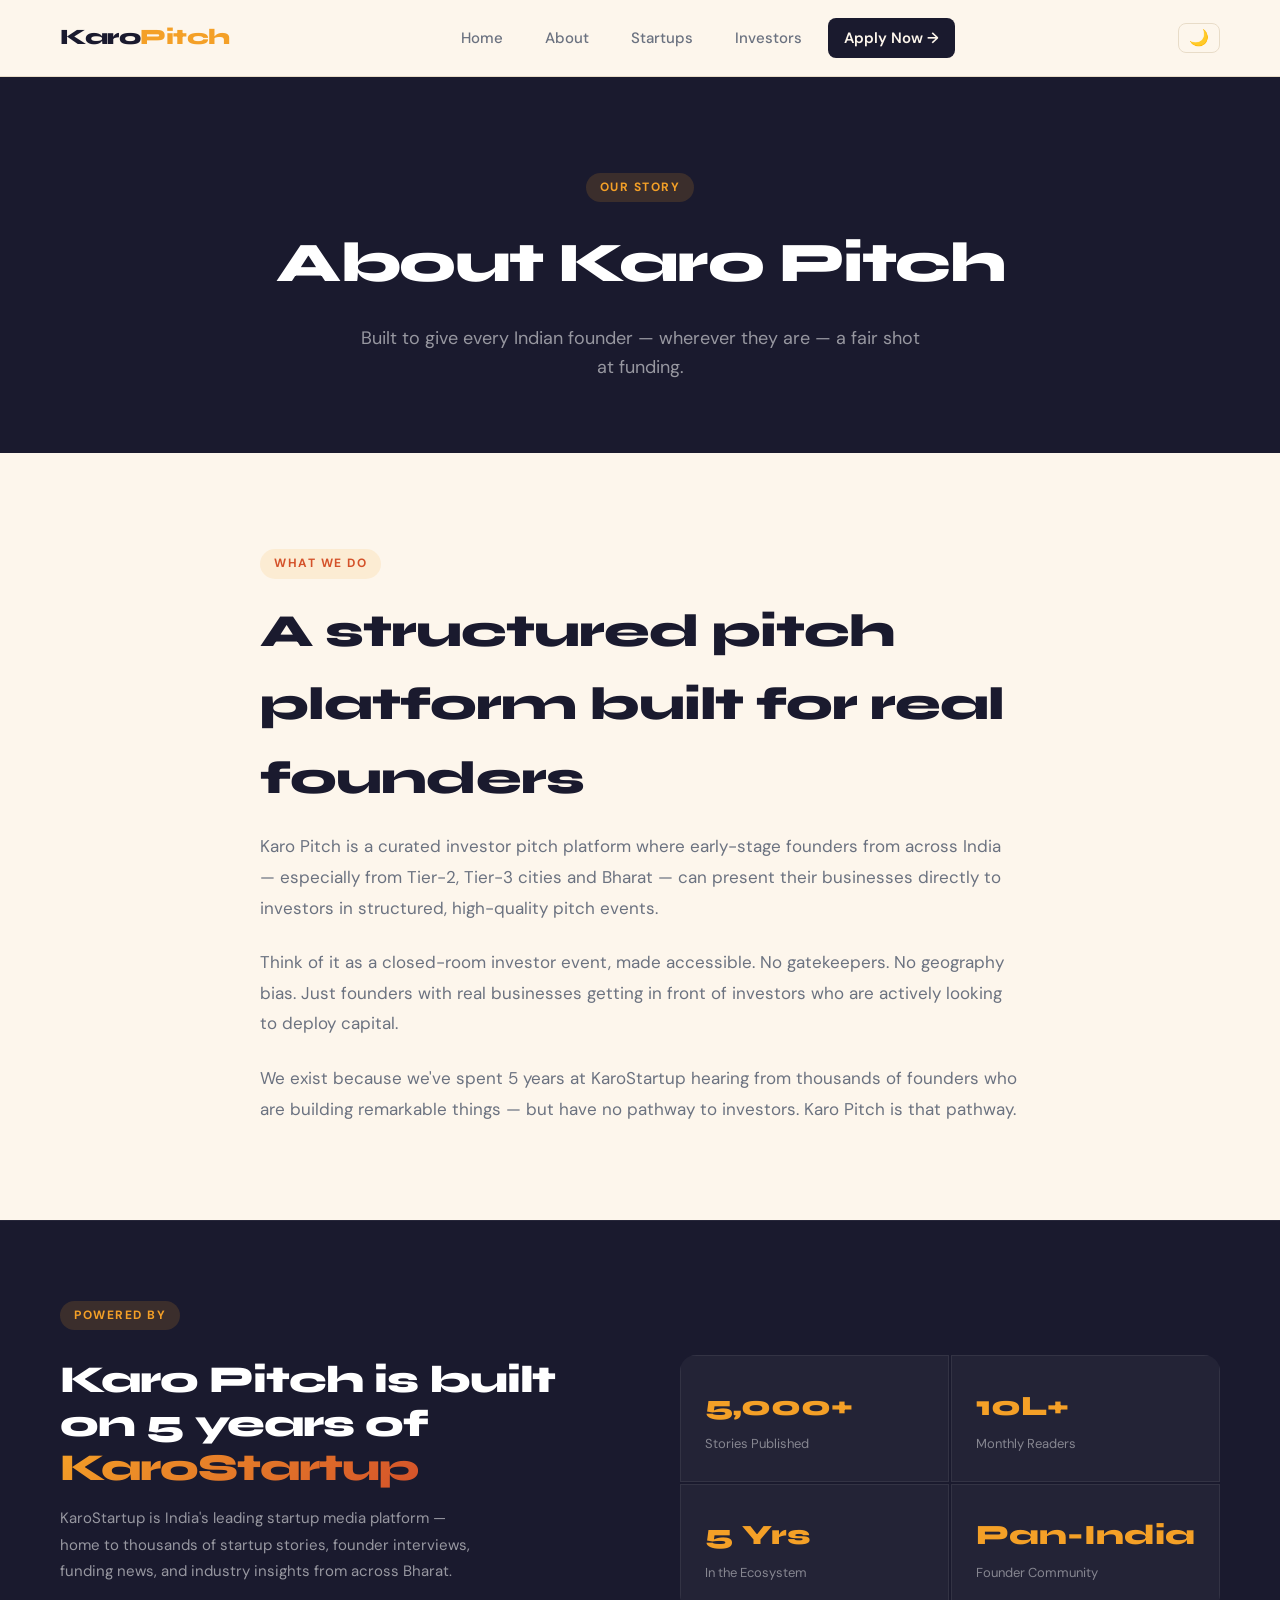
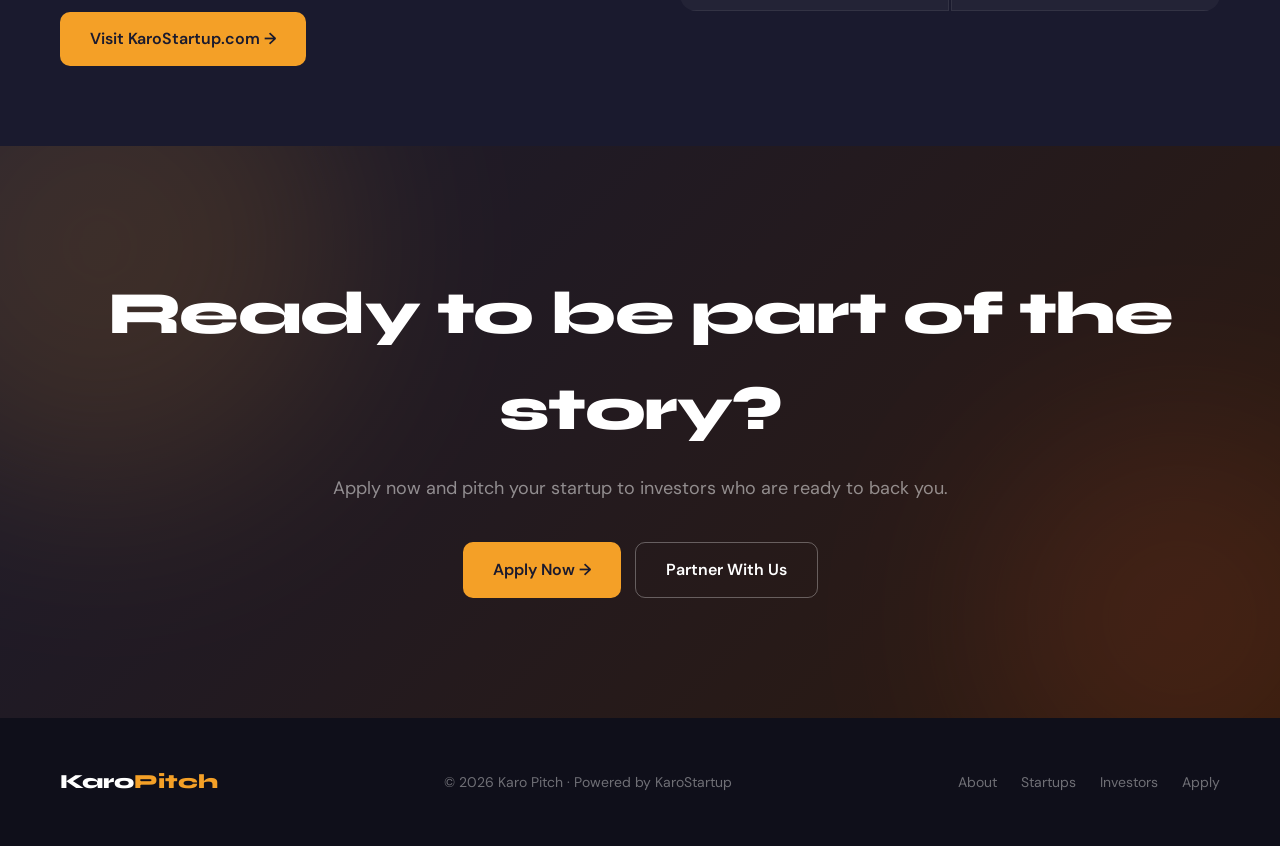
==== commit 7cc8f937: "final changes" ====
--- a/about.html
+++ b/about.html
@@ -5,9 +5,9 @@
 <meta name="viewport" content="width=device-width, initial-scale=1.0">
 <title>About – Karo Pitch</title>
 <link rel="stylesheet" href="style.css">
+<link rel="icon" href="data:image/svg+xml,<svg xmlns=%22http://www.w3.org/2000/svg%22 viewBox=%220 0 100 100%22><text y=%22.9em%22 font-size=%2290%22>🚀</text></svg>">
 </head>
 <body>
-
 <header>
   <a href="index.html" class="logo">Karo<span>Pitch</span></a>
   <nav>
@@ -18,13 +18,11 @@
     <a href="apply.html" class="cta-nav">Apply Now →</a>
   </nav>
 </header>
-
 <div class="page-hero">
   <span class="section-label" style="background:rgba(244,160,39,0.15);color:var(--saffron);margin-bottom:16px;display:inline-block;">Our Story</span>
   <h1>About Karo Pitch</h1>
   <p>Built to give every Indian founder — wherever they are — a fair shot at funding.</p>
 </div>
-
 <section class="section">
   <div style="max-width:760px;margin:0 auto;">
     <span class="section-label">What We Do</span>
@@ -40,7 +38,6 @@
     </p>
   </div>
 </section>
-
 <div class="ks-banner">
   <div class="ks-banner-inner">
     <div class="ks-banner-left">
@@ -57,7 +54,6 @@
     </div>
   </div>
 </div>
-
 <section class="cta">
   <div class="cta-blob cta-blob1"></div>
   <div class="cta-blob cta-blob2"></div>
@@ -68,7 +64,6 @@
     <a href="investors.html" class="btn btn-secondary">Partner With Us</a>
   </div>
 </section>
-
 <footer>
   <a href="index.html" class="footer-logo">Karo<span>Pitch</span></a>
   <p>© 2026 Karo Pitch · Powered by KaroStartup</p>
@@ -79,6 +74,6 @@
     <a href="apply.html">Apply</a>
   </div>
 </footer>
-
+<script src="script.js"></script>
 </body>
 </html>
--- a/style.css
+++ b/style.css
@@ -1,7 +1,5 @@
 @import url('https://fonts.googleapis.com/css2?family=Syne:wght@400;600;700;800&family=DM+Sans:ital,wght@0,300;0,400;0,500;1,300&display=swap');
-
 *{margin:0;padding:0;box-sizing:border-box;}
-
 :root{
   --ink:#1a1a2e;
   --cream:#fdf6ec;
@@ -12,7 +10,6 @@
   --border:#e8dcc8;
   --card:#fff9f0;
 }
-
 body{
   background:var(--cream);
   color:var(--ink);
@@ -20,8 +17,6 @@
   line-height:1.6;
   overflow-x:hidden;
 }
-
-/* HEADER */
 header{
   background:rgba(253,246,236,0.92);
   backdrop-filter:blur(12px);
@@ -37,8 +32,6 @@
 nav a:hover{color:var(--ink);background:var(--border);}
 nav a.cta-nav{background:var(--ink);color:var(--cream)!important;font-weight:600;}
 nav a.cta-nav:hover{background:var(--rust);transform:translateY(-1px);}
-
-/* HERO */
 .hero{
   min-height:92vh;display:flex;flex-direction:column;
   align-items:center;justify-content:center;
@@ -53,7 +46,6 @@
 .hero-blob{position:absolute;border-radius:50%;filter:blur(80px);opacity:0.18;}
 .blob1{width:500px;height:500px;background:var(--saffron);top:-100px;right:-100px;}
 .blob2{width:400px;height:400px;background:var(--rust);bottom:-80px;left:-80px;}
-
 .hero-badge{
   display:inline-flex;align-items:center;gap:8px;
   background:rgba(244,160,39,0.15);border:1px solid rgba(244,160,39,0.3);
@@ -63,7 +55,6 @@
 }
 .badge-dot{width:7px;height:7px;background:var(--saffron);border-radius:50%;animation:pulse 1.5s infinite;}
 @keyframes pulse{0%,100%{opacity:1;transform:scale(1);}50%{opacity:0.5;transform:scale(1.3);}}
-
 .hero h1{
   font-family:'Syne',sans-serif;font-size:clamp(40px,6vw,80px);font-weight:800;
   color:#fff;line-height:1.08;letter-spacing:-2px;max-width:800px;
@@ -85,8 +76,6 @@
 .stat{text-align:center;}
 .stat-num{font-family:'Syne',sans-serif;font-size:32px;font-weight:800;color:#fff;display:block;}
 .stat-label{font-size:13px;color:rgba(255,255,255,0.45);text-transform:uppercase;letter-spacing:0.5px;}
-
-/* BUTTONS */
 .btn{padding:14px 30px;border-radius:10px;font-size:16px;font-weight:600;cursor:pointer;border:none;text-decoration:none;display:inline-flex;align-items:center;gap:8px;transition:all 0.25s ease;font-family:'DM Sans',sans-serif;}
 .btn-primary{background:var(--saffron);color:var(--ink);}
 .btn-primary:hover{background:#e8920e;transform:translateY(-2px);box-shadow:0 8px 24px rgba(244,160,39,0.4);}
@@ -96,16 +85,12 @@
 .btn-dark:hover{background:var(--rust);transform:translateY(-2px);}
 .btn-outline{background:transparent;color:var(--ink);border:1.5px solid var(--ink);}
 .btn-outline:hover{background:var(--ink);color:var(--cream);}
-
-/* SECTION */
 .section{padding:96px 60px;max-width:1200px;margin:0 auto;}
 .section-label{display:inline-block;background:rgba(244,160,39,0.12);color:var(--rust);font-size:12px;font-weight:700;letter-spacing:1.5px;text-transform:uppercase;padding:5px 14px;border-radius:100px;margin-bottom:16px;}
 .section-title{font-family:'Syne',sans-serif;font-size:clamp(28px,4vw,46px);font-weight:800;color:var(--ink);letter-spacing:-1px;margin-bottom:16px;}
 .section-sub{font-size:17px;color:var(--muted);max-width:520px;line-height:1.7;}
 .text-center{text-align:center;}
 .text-center .section-sub{margin:0 auto 60px;}
-
-/* HOW IT WORKS */
 .steps-wrap{background:var(--ink);padding:96px 60px;}
 .steps-inner{max-width:1200px;margin:0 auto;}
 .steps-inner .section-title{color:#fff;}
@@ -116,14 +101,10 @@
 .step-num{font-size:32px;width:72px;height:72px;border-radius:50%;background:rgba(244,160,39,0.12);border:1.5px solid rgba(244,160,39,0.25);display:flex;align-items:center;justify-content:center;margin:0 auto 24px;position:relative;z-index:1;}
 .step h3{font-family:'Syne',sans-serif;font-size:18px;font-weight:700;color:#fff;margin-bottom:10px;}
 .step p{font-size:14px;color:rgba(255,255,255,0.5);line-height:1.6;}
-
-/* WHO CAN APPLY */
 .two-col-section{display:grid;grid-template-columns:1fr 1fr;gap:60px;align-items:center;}
 .categories-mini{display:flex;flex-wrap:wrap;gap:12px;}
 .cat-pill{background:var(--card);border:1.5px solid var(--border);border-radius:100px;padding:10px 18px;font-size:14px;font-weight:500;color:var(--ink);transition:all 0.2s;cursor:pointer;text-decoration:none;display:inline-block;}
 .cat-pill:hover{border-color:var(--saffron);background:rgba(244,160,39,0.08);transform:translateY(-2px);}
-
-/* INVESTORS */
 .investors-wrap{background:linear-gradient(135deg,#fdf0e0,#fdf6ec);border-top:1px solid var(--border);border-bottom:1px solid var(--border);padding:96px 60px;}
 .investors-inner{max-width:1200px;margin:0 auto;}
 .investor-cards{display:grid;grid-template-columns:repeat(3,1fr);gap:24px;margin-top:60px;}
@@ -132,8 +113,6 @@
 .inv-icon{font-size:32px;margin-bottom:16px;display:block;}
 .inv-card h3{font-family:'Syne',sans-serif;font-size:20px;font-weight:700;margin-bottom:10px;color:var(--ink);}
 .inv-card p{font-size:15px;color:var(--muted);line-height:1.6;}
-
-/* STARTUP GRID */
 .startup-grid{display:grid;grid-template-columns:repeat(3,1fr);gap:24px;}
 .startup-card{background:#fff;border:1.5px solid var(--border);border-radius:20px;padding:28px;transition:all 0.25s;position:relative;overflow:hidden;cursor:pointer;}
 .startup-card::before{content:'';position:absolute;top:0;left:0;right:0;height:4px;background:linear-gradient(90deg,var(--saffron),var(--rust));transform:scaleX(0);transform-origin:left;transition:transform 0.3s;}
@@ -146,8 +125,6 @@
 .startup-footer{margin-top:18px;padding-top:18px;border-top:1px solid var(--border);display:flex;justify-content:space-between;align-items:center;}
 .startup-stage{font-size:12px;color:var(--muted);}
 .startup-raise{font-size:13px;font-weight:700;color:var(--forest);}
-
-/* CTA */
 .cta{background:linear-gradient(135deg,var(--ink) 0%,#2d1a0e 100%);padding:120px 60px;text-align:center;position:relative;overflow:hidden;}
 .cta-blob{position:absolute;border-radius:50%;filter:blur(100px);opacity:0.15;}
 .cta-blob1{width:500px;height:500px;background:var(--saffron);top:-150px;left:-150px;}
@@ -156,8 +133,6 @@
 .cta h2{font-family:'Syne',sans-serif;font-size:clamp(32px,5vw,60px);font-weight:800;color:#fff;letter-spacing:-1.5px;margin-bottom:16px;position:relative;z-index:1;}
 .cta p{font-size:18px;color:rgba(255,255,255,0.5);margin-bottom:40px;position:relative;z-index:1;}
 .cta-btns{display:flex;gap:14px;justify-content:center;position:relative;z-index:1;}
-
-/* KAROSTARTUP BANNER STRIP */
 .ks-banner{background:var(--ink);padding:80px 60px;border-top:1px solid rgba(255,255,255,0.06);}
 .ks-banner-inner{max-width:1200px;margin:0 auto;display:grid;grid-template-columns:1fr 1fr;gap:80px;align-items:center;}
 .ks-banner-left h3{font-family:'Syne',sans-serif;font-size:clamp(24px,3vw,38px);font-weight:800;color:#fff;letter-spacing:-1px;margin:12px 0 16px;line-height:1.15;}
@@ -170,8 +145,6 @@
 .ks-bstat p{font-size:13px;color:rgba(255,255,255,0.45);margin:0;line-height:1.4;}
 @media(max-width:900px){.ks-banner{padding:64px 24px;}.ks-banner-inner{grid-template-columns:1fr;gap:48px;}.ks-banner-left p{max-width:100%;}}
 @media(max-width:600px){.ks-banner-stats{grid-template-columns:1fr 1fr;}.ks-bstat span{font-size:22px;}}
-
-/* FOOTER */
 footer{background:#0f0f1a;color:rgba(255,255,255,0.4);padding:48px 60px;display:flex;justify-content:space-between;align-items:center;flex-wrap:wrap;gap:20px;}
 .footer-logo{font-family:'Syne',sans-serif;font-size:20px;font-weight:800;color:#fff;text-decoration:none;}
 .footer-logo span{color:var(--saffron);}
@@ -179,13 +152,9 @@
 .footer-links{display:flex;gap:24px;}
 .footer-links a{color:rgba(255,255,255,0.4);text-decoration:none;font-size:14px;transition:color 0.2s;}
 .footer-links a:hover{color:#fff;}
-
-/* PAGE HERO (about / investors / startups / apply pages) */
 .page-hero{background:var(--ink);padding:96px 60px 72px;text-align:center;}
 .page-hero h1{font-family:'Syne',sans-serif;font-size:clamp(32px,5vw,56px);font-weight:800;color:#fff;letter-spacing:-1.5px;margin-bottom:16px;}
 .page-hero p{font-size:18px;color:rgba(255,255,255,0.55);max-width:560px;margin:0 auto;}
-
-/* APPLY FORM */
 .form-wrap{max-width:640px;margin:0 auto;background:#fff;border-radius:24px;padding:48px;border:1.5px solid var(--border);box-shadow:0 20px 60px rgba(0,0,0,0.06);}
 .form-group{margin-bottom:24px;}
 .form-group label{display:block;font-size:14px;font-weight:600;color:var(--ink);margin-bottom:8px;}
@@ -193,12 +162,8 @@
 .form-group input:focus,.form-group select:focus,.form-group textarea:focus{border-color:var(--saffron);box-shadow:0 0 0 4px rgba(244,160,39,0.1);background:#fff;}
 .form-group textarea{height:120px;resize:vertical;}
 .form-row{display:grid;grid-template-columns:1fr 1fr;gap:16px;}
-
-/* VIEW DETAILS LINK */
 .view-details{display:block;margin-top:14px;font-size:13px;font-weight:600;color:var(--rust);opacity:0;transform:translateY(4px);transition:all 0.2s;}
 .startup-card:hover .view-details{opacity:1;transform:translateY(0);}
-
-/* MODAL */
 .modal-overlay{position:fixed;inset:0;background:rgba(15,15,26,0.7);backdrop-filter:blur(6px);z-index:1000;display:flex;align-items:center;justify-content:center;padding:24px;opacity:0;pointer-events:none;transition:opacity 0.25s ease;}
 .modal-overlay.open{opacity:1;pointer-events:all;}
 .modal{background:#fff;border-radius:24px;padding:40px;max-width:520px;width:100%;position:relative;transform:translateY(20px) scale(0.97);transition:transform 0.25s ease;border:1.5px solid var(--border);box-shadow:0 32px 80px rgba(0,0,0,0.18);}
@@ -215,14 +180,10 @@
 .modal-section p{font-size:14px;color:var(--muted);line-height:1.65;}
 .modal-close{position:absolute;top:18px;right:18px;width:36px;height:36px;border-radius:50%;border:1.5px solid var(--border);background:#fff;cursor:pointer;font-size:18px;display:flex;align-items:center;justify-content:center;color:var(--muted);transition:all 0.2s;line-height:1;}
 .modal-close:hover{background:var(--ink);color:#fff;border-color:var(--ink);}
-
-/* STARTUPS PAGE */
 .filter-bar{display:flex;gap:10px;flex-wrap:wrap;justify-content:center;margin-bottom:40px;}
 @media(max-width:600px){.filter-bar{flex-wrap:nowrap;overflow-x:auto;justify-content:flex-start;padding-bottom:8px;-webkit-overflow-scrolling:touch;scrollbar-width:none;}.filter-bar::-webkit-scrollbar{display:none;}}
 .filter-btn{padding:8px 20px;border-radius:100px;border:1.5px solid var(--border);background:#fff;color:var(--muted);font-size:14px;font-weight:500;cursor:pointer;transition:all 0.2s;font-family:'DM Sans',sans-serif;}
 .filter-btn:hover,.filter-btn.active{border-color:var(--saffron);background:rgba(244,160,39,0.08);color:var(--ink);}
-
-/* RESPONSIVE */
 @media(max-width:900px){
   header{padding:16px 24px;}
   .hero{padding:60px 24px;}
@@ -243,4 +204,51 @@
   .investor-cards,.startup-grid{grid-template-columns:1fr;}
   .form-wrap{padding:28px 20px;}
   .steps{grid-template-columns:1fr;}
+}
+header {
+  transition: transform 0.35s ease, background 0.3s ease;
+}
+header.header-hidden {
+  transform: translateY(-100%);
+}
+[data-theme="dark"] {
+  --cream: #0f0f1a;
+  --card:  #1a1a2e;
+  --border: #2a2a3e;
+  --muted: #9ca3af;
+  --ink:   #f0eee8;
+}
+[data-theme="dark"] body       { background: var(--cream); color: var(--ink); }
+[data-theme="dark"] header     { background: rgba(15,15,26,0.92); border-bottom-color: var(--border); }
+[data-theme="dark"] .section   { background: transparent; }
+[data-theme="dark"] .startup-card,
+[data-theme="dark"] .inv-card,
+[data-theme="dark"] .form-wrap { background: var(--card); border-color: var(--border); }
+[data-theme="dark"] .cat-pill  { background: var(--card); border-color: var(--border); color: var(--ink); }
+[data-theme="dark"] .investors-wrap { background: #13131f; }
+[data-theme="dark"] .section-title  { color: var(--ink); }
+[data-theme="dark"] .startup-card h4 { color: var(--ink); }
+[data-theme="dark"] .form-group input,
+[data-theme="dark"] .form-group select,
+[data-theme="dark"] .form-group textarea { background: #1a1a2e; border-color: var(--border); color: var(--ink); }
+#themeToggle {
+  background: none;
+  border: 1.5px solid var(--border);
+  border-radius: 8px;
+  padding: 6px 10px;
+  font-size: 16px;
+  cursor: pointer;
+  margin-left: 8px;
+  transition: all 0.2s;
+  line-height: 1;
+}
+#themeToggle:hover { border-color: var(--saffron); transform: scale(1.1); }
+.fade-up {
+  opacity: 0;
+  transform: translateY(28px);
+  transition: opacity 0.55s ease, transform 0.55s ease;
+}
+.fade-up-visible {
+  opacity: 1;
+  transform: translateY(0);
 }
